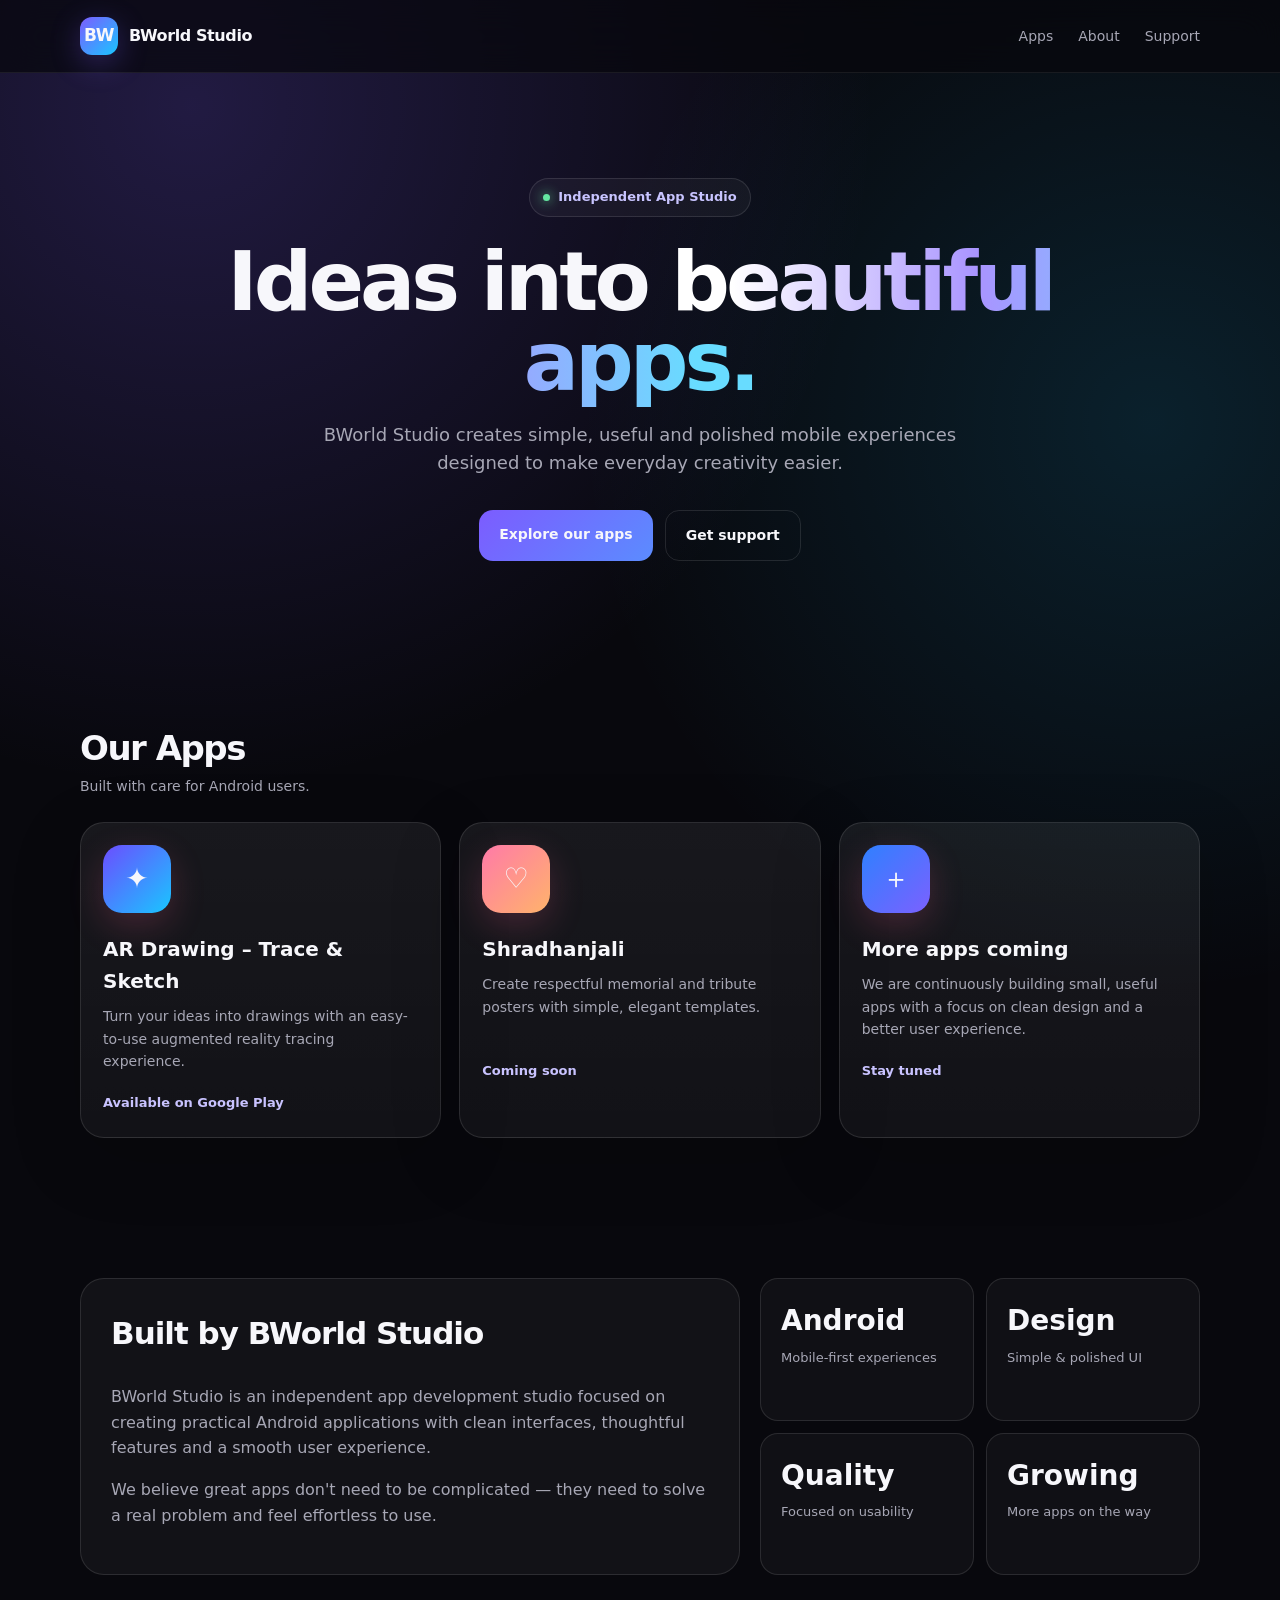
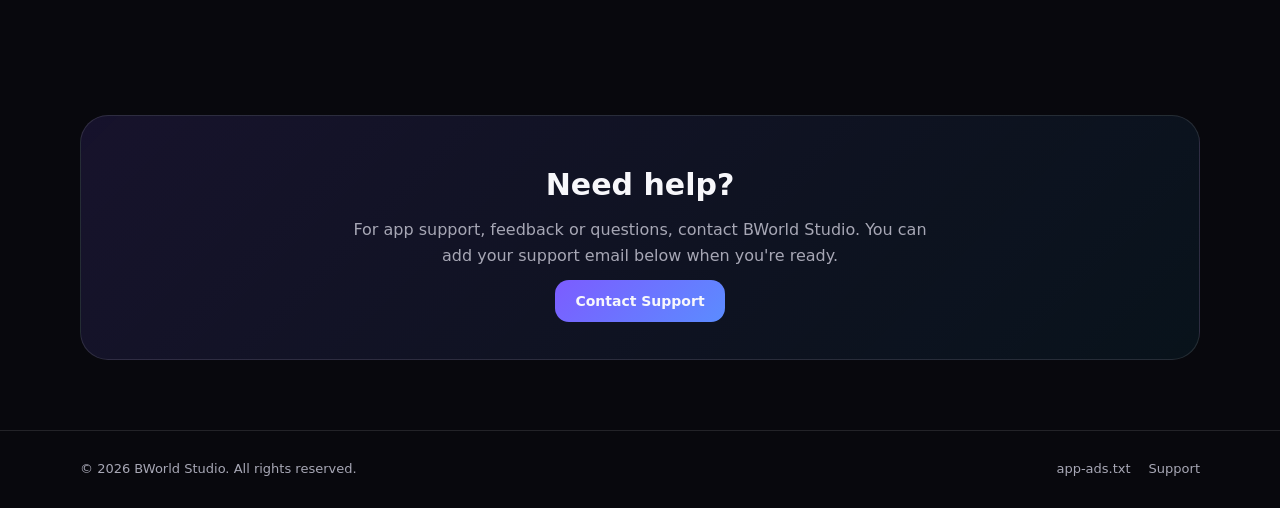
==== index.html @ 45c78016 "Add files via upload" ====
<!DOCTYPE html>
<html lang="en">
<head>
  <meta charset="UTF-8">
  <meta name="viewport" content="width=device-width, initial-scale=1.0">
  <meta name="description" content="BWorld Studio — creative, useful and beautifully designed mobile apps.">
  <meta name="theme-color" content="#0b0b12">
  <title>BWorld Studio — Creative Apps</title>
  <style>
    :root{
      --bg:#08080d;
      --panel:rgba(255,255,255,.065);
      --panel2:rgba(255,255,255,.045);
      --text:#f7f7fb;
      --muted:#a7a7b5;
      --line:rgba(255,255,255,.11);
      --accent:#7c5cff;
      --accent2:#19c6ff;
      --radius:24px;
      --max:1120px;
    }
    *{box-sizing:border-box}
    html{scroll-behavior:smooth}
    body{
      margin:0;
      color:var(--text);
      background:
        radial-gradient(circle at 15% 5%, rgba(124,92,255,.22), transparent 30%),
        radial-gradient(circle at 90% 20%, rgba(25,198,255,.13), transparent 28%),
        var(--bg);
      font-family:Inter,ui-sans-serif,system-ui,-apple-system,BlinkMacSystemFont,"Segoe UI",sans-serif;
      line-height:1.6;
    }
    a{color:inherit;text-decoration:none}
    .wrap{width:min(var(--max),calc(100% - 40px));margin:auto}
    nav{
      position:sticky;top:0;z-index:10;
      backdrop-filter:blur(18px);
      background:rgba(8,8,13,.72);
      border-bottom:1px solid rgba(255,255,255,.07);
    }
    .navin{height:72px;display:flex;align-items:center;justify-content:space-between}
    .brand{display:flex;align-items:center;gap:11px;font-weight:800;letter-spacing:-.4px}
    .logo{
      width:38px;height:38px;border-radius:12px;
      display:grid;place-items:center;
      background:linear-gradient(135deg,var(--accent),var(--accent2));
      box-shadow:0 8px 30px rgba(124,92,255,.3);
      font-size:17px;
    }
    .links{display:flex;gap:25px;color:var(--muted);font-size:14px}
    .links a:hover{color:var(--text)}
    .hero{padding:105px 0 90px;text-align:center}
    .eyebrow{
      display:inline-flex;align-items:center;gap:8px;
      padding:8px 13px;border:1px solid var(--line);border-radius:999px;
      background:rgba(255,255,255,.04);color:#c8c4ff;font-size:13px;font-weight:700
    }
    .dot{width:7px;height:7px;border-radius:50%;background:#65e6a1;box-shadow:0 0 12px #65e6a1}
    h1{
      margin:25px auto 18px;max-width:850px;
      font-size:clamp(44px,8vw,82px);line-height:.98;letter-spacing:-4px
    }
    .gradient{
      background:linear-gradient(90deg,#fff 10%,#a994ff 50%,#68dcff 90%);
      -webkit-background-clip:text;background-clip:text;color:transparent
    }
    .hero p{max-width:670px;margin:0 auto;color:var(--muted);font-size:18px}
    .cta{display:flex;justify-content:center;gap:12px;flex-wrap:wrap;margin-top:32px}
    .btn{
      padding:13px 20px;border-radius:14px;border:1px solid var(--line);
      font-weight:750;font-size:14px;transition:.2s
    }
    .btn.primary{background:linear-gradient(135deg,var(--accent),#5b8cff);border:0}
    .btn:hover{transform:translateY(-2px)}
    section{padding:70px 0}
    .sectionhead{display:flex;align-items:end;justify-content:space-between;gap:20px;margin-bottom:25px}
    .sectionhead h2{margin:0;font-size:34px;letter-spacing:-1.5px}
    .sectionhead p{margin:0;color:var(--muted);font-size:14px}
    .grid{display:grid;grid-template-columns:repeat(3,1fr);gap:18px}
    .card{
      padding:22px;border:1px solid var(--line);border-radius:var(--radius);
      background:linear-gradient(180deg,var(--panel),var(--panel2));
      box-shadow:0 20px 70px rgba(0,0,0,.18)
    }
    .appicon{
      width:68px;height:68px;border-radius:19px;display:grid;place-items:center;
      font-size:28px;margin-bottom:20px;
      background:linear-gradient(135deg,#ff7aa8,#ffb36b);
      box-shadow:0 12px 35px rgba(255,100,150,.2)
    }
    .appicon.purple{background:linear-gradient(135deg,#6c4dff,#19c6ff)}
    .appicon.blue{background:linear-gradient(135deg,#2f80ff,#7b61ff)}
    .card h3{margin:0 0 8px;font-size:20px}
    .card p{margin:0;color:var(--muted);font-size:14px;min-height:68px}
    .card .mini{display:inline-block;margin-top:20px;color:#c9c3ff;font-size:13px;font-weight:700}
    .about{
      display:grid;grid-template-columns:1.2fr .8fr;gap:20px
    }
    .aboutbox{
      padding:30px;border:1px solid var(--line);border-radius:var(--radius);
      background:rgba(255,255,255,.045)
    }
    .aboutbox h2{margin-top:0;font-size:31px;letter-spacing:-1px}
    .aboutbox p{color:var(--muted)}
    .stats{display:grid;grid-template-columns:1fr 1fr;gap:12px}
    .stat{padding:20px;border:1px solid var(--line);border-radius:18px;background:rgba(255,255,255,.035)}
    .stat strong{display:block;font-size:28px}
    .stat span{color:var(--muted);font-size:13px}
    .support{
      text-align:center;padding:45px;border:1px solid var(--line);border-radius:28px;
      background:linear-gradient(135deg,rgba(124,92,255,.13),rgba(25,198,255,.06))
    }
    .support h2{margin:0 0 8px;font-size:30px}
    .support p{color:var(--muted);margin:0 auto 20px;max-width:600px}
    footer{border-top:1px solid var(--line);padding:28px 0;color:var(--muted);font-size:13px}
    .foot{display:flex;justify-content:space-between;gap:20px;flex-wrap:wrap}
    .footlinks{display:flex;gap:18px}
    .footlinks a:hover{color:var(--text)}
    @media(max-width:800px){
      .links{display:none}
      .grid,.about{grid-template-columns:1fr}
      .hero{padding:78px 0 60px}
      h1{letter-spacing:-2.5px}
      section{padding:52px 0}
    }
    @media(max-width:520px){
      .wrap{width:min(var(--max),calc(100% - 28px))}
      .hero p{font-size:16px}
      .sectionhead{display:block}
      .sectionhead p{margin-top:7px}
    }
  </style>
</head>
<body>
  <nav>
    <div class="wrap navin">
      <a class="brand" href="#">
        <span class="logo">BW</span>
        <span>BWorld Studio</span>
      </a>
      <div class="links">
        <a href="#apps">Apps</a>
        <a href="#about">About</a>
        <a href="#support">Support</a>
      </div>
    </div>
  </nav>

  <main>
    <header class="hero wrap">
      <span class="eyebrow"><span class="dot"></span> Independent App Studio</span>
      <h1>Ideas into <span class="gradient">beautiful apps.</span></h1>
      <p>
        BWorld Studio creates simple, useful and polished mobile experiences
        designed to make everyday creativity easier.
      </p>
      <div class="cta">
        <a class="btn primary" href="#apps">Explore our apps</a>
        <a class="btn" href="#support">Get support</a>
      </div>
    </header>

    <section id="apps" class="wrap">
      <div class="sectionhead">
        <div>
          <h2>Our Apps</h2>
          <p>Built with care for Android users.</p>
        </div>
      </div>

      <div class="grid">
        <article class="card">
          <div class="appicon purple">✦</div>
          <h3>AR Drawing – Trace & Sketch</h3>
          <p>Turn your ideas into drawings with an easy-to-use augmented reality tracing experience.</p>
          <span class="mini">Available on Google Play</span>
        </article>

        <article class="card">
          <div class="appicon">♡</div>
          <h3>Shradhanjali</h3>
          <p>Create respectful memorial and tribute posters with simple, elegant templates.</p>
          <span class="mini">Coming soon</span>
        </article>

        <article class="card">
          <div class="appicon blue">＋</div>
          <h3>More apps coming</h3>
          <p>We are continuously building small, useful apps with a focus on clean design and a better user experience.</p>
          <span class="mini">Stay tuned</span>
        </article>
      </div>
    </section>

    <section id="about" class="wrap">
      <div class="about">
        <div class="aboutbox">
          <h2>Built by BWorld Studio</h2>
          <p>
            BWorld Studio is an independent app development studio focused on
            creating practical Android applications with clean interfaces,
            thoughtful features and a smooth user experience.
          </p>
          <p>
            We believe great apps don't need to be complicated — they need to
            solve a real problem and feel effortless to use.
          </p>
        </div>
        <div class="stats">
          <div class="stat"><strong>Android</strong><span>Mobile-first experiences</span></div>
          <div class="stat"><strong>Design</strong><span>Simple & polished UI</span></div>
          <div class="stat"><strong>Quality</strong><span>Focused on usability</span></div>
          <div class="stat"><strong>Growing</strong><span>More apps on the way</span></div>
        </div>
      </div>
    </section>

    <section id="support" class="wrap">
      <div class="support">
        <h2>Need help?</h2>
        <p>
          For app support, feedback or questions, contact BWorld Studio.
          You can add your support email below when you're ready.
        </p>
        <a class="btn primary" href="mailto:YOUR_SUPPORT_EMAIL@example.com">Contact Support</a>
      </div>
    </section>
  </main>

  <footer>
    <div class="wrap foot">
      <span>© 2026 BWorld Studio. All rights reserved.</span>
      <div class="footlinks">
        <a href="app-ads.txt">app-ads.txt</a>
        <a href="#support">Support</a>
      </div>
    </div>
  </footer>
</body>
</html>
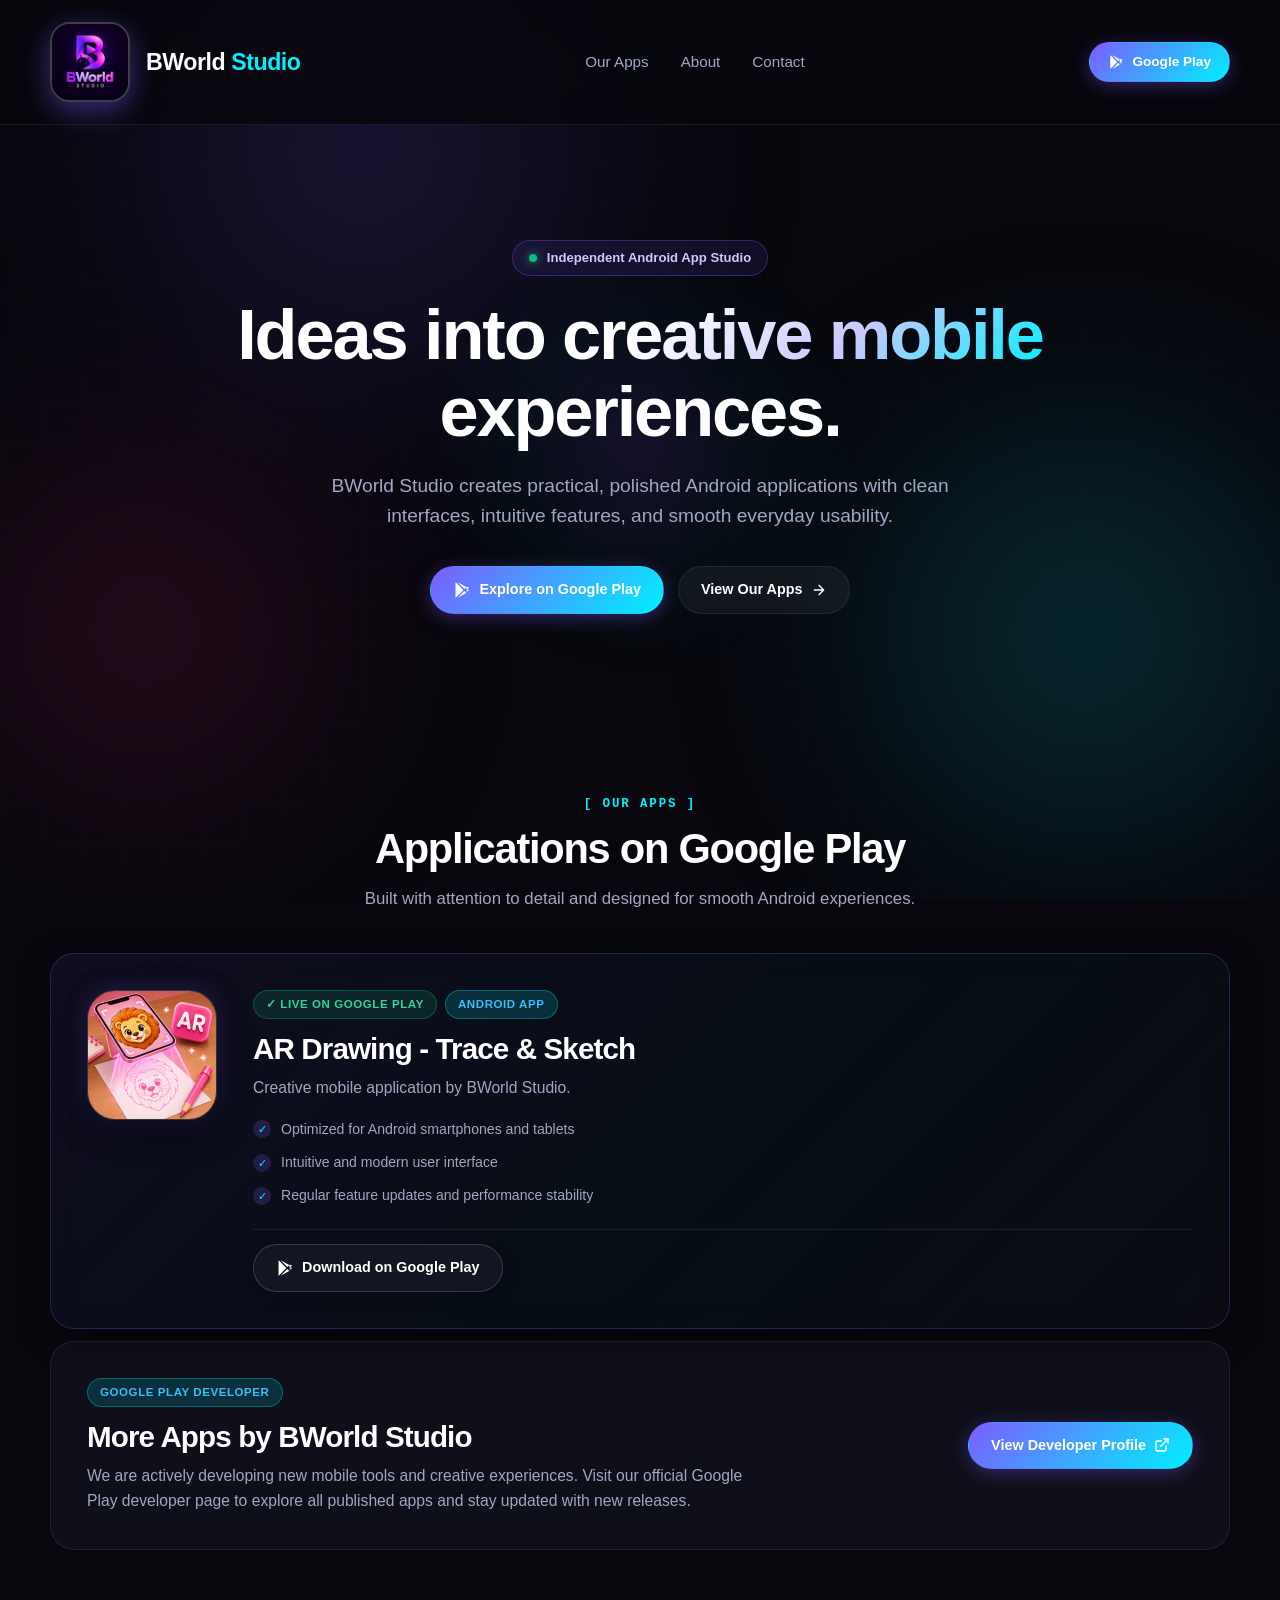
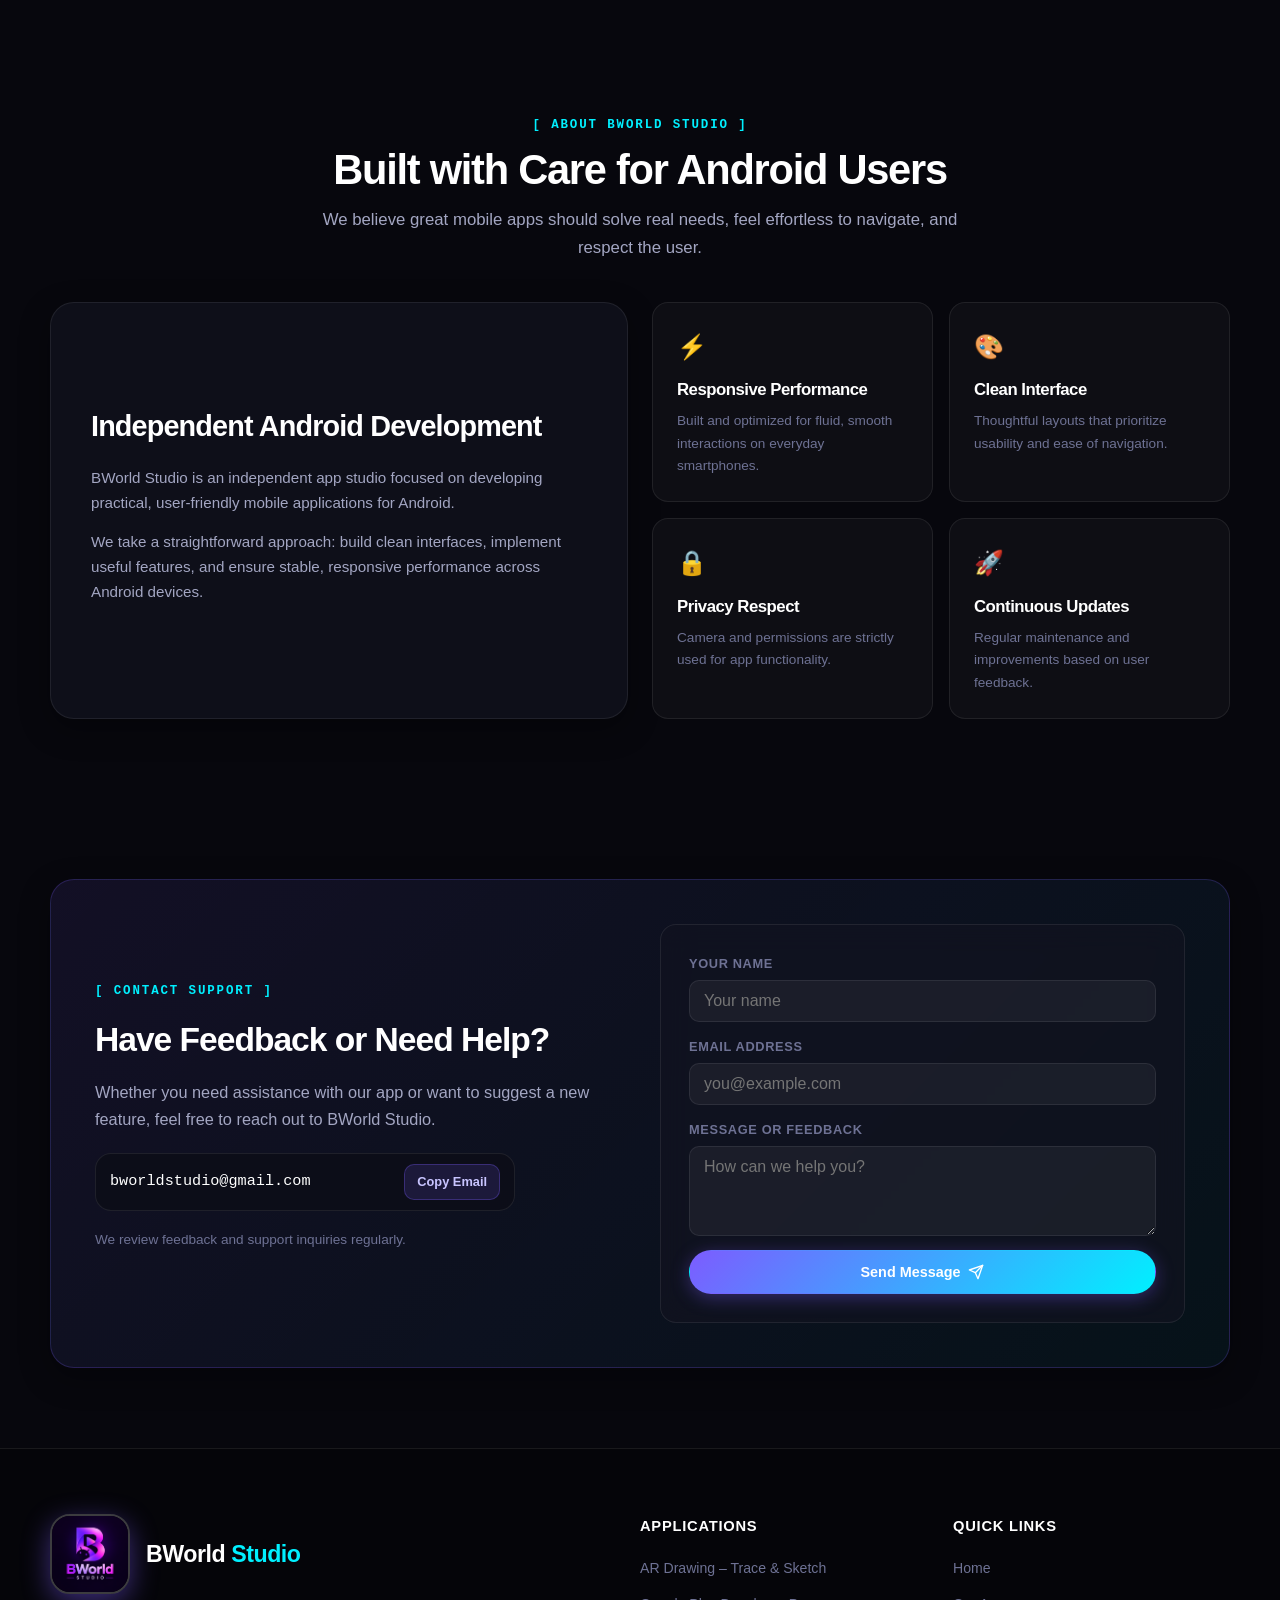
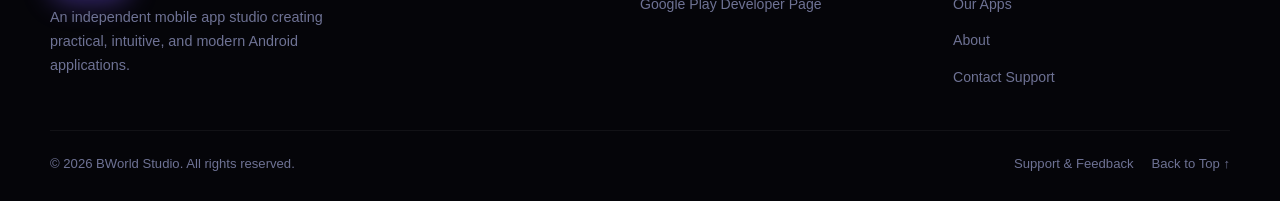
==== commit 949389a0: "Launch modern BWorld Studio site with security hardening and real app sync" ====
--- a/index.html
+++ b/index.html
@@ -2,240 +2,332 @@
 <html lang="en">
 <head>
   <meta charset="UTF-8">
-  <meta name="viewport" content="width=device-width, initial-scale=1.0">
-  <meta name="description" content="BWorld Studio — creative, useful and beautifully designed mobile apps.">
-  <meta name="theme-color" content="#0b0b12">
-  <title>BWorld Studio — Creative Apps</title>
-  <style>
-    :root{
-      --bg:#08080d;
-      --panel:rgba(255,255,255,.065);
-      --panel2:rgba(255,255,255,.045);
-      --text:#f7f7fb;
-      --muted:#a7a7b5;
-      --line:rgba(255,255,255,.11);
-      --accent:#7c5cff;
-      --accent2:#19c6ff;
-      --radius:24px;
-      --max:1120px;
-    }
-    *{box-sizing:border-box}
-    html{scroll-behavior:smooth}
-    body{
-      margin:0;
-      color:var(--text);
-      background:
-        radial-gradient(circle at 15% 5%, rgba(124,92,255,.22), transparent 30%),
-        radial-gradient(circle at 90% 20%, rgba(25,198,255,.13), transparent 28%),
-        var(--bg);
-      font-family:Inter,ui-sans-serif,system-ui,-apple-system,BlinkMacSystemFont,"Segoe UI",sans-serif;
-      line-height:1.6;
-    }
-    a{color:inherit;text-decoration:none}
-    .wrap{width:min(var(--max),calc(100% - 40px));margin:auto}
-    nav{
-      position:sticky;top:0;z-index:10;
-      backdrop-filter:blur(18px);
-      background:rgba(8,8,13,.72);
-      border-bottom:1px solid rgba(255,255,255,.07);
-    }
-    .navin{height:72px;display:flex;align-items:center;justify-content:space-between}
-    .brand{display:flex;align-items:center;gap:11px;font-weight:800;letter-spacing:-.4px}
-    .logo{
-      width:38px;height:38px;border-radius:12px;
-      display:grid;place-items:center;
-      background:linear-gradient(135deg,var(--accent),var(--accent2));
-      box-shadow:0 8px 30px rgba(124,92,255,.3);
-      font-size:17px;
-    }
-    .links{display:flex;gap:25px;color:var(--muted);font-size:14px}
-    .links a:hover{color:var(--text)}
-    .hero{padding:105px 0 90px;text-align:center}
-    .eyebrow{
-      display:inline-flex;align-items:center;gap:8px;
-      padding:8px 13px;border:1px solid var(--line);border-radius:999px;
-      background:rgba(255,255,255,.04);color:#c8c4ff;font-size:13px;font-weight:700
-    }
-    .dot{width:7px;height:7px;border-radius:50%;background:#65e6a1;box-shadow:0 0 12px #65e6a1}
-    h1{
-      margin:25px auto 18px;max-width:850px;
-      font-size:clamp(44px,8vw,82px);line-height:.98;letter-spacing:-4px
-    }
-    .gradient{
-      background:linear-gradient(90deg,#fff 10%,#a994ff 50%,#68dcff 90%);
-      -webkit-background-clip:text;background-clip:text;color:transparent
-    }
-    .hero p{max-width:670px;margin:0 auto;color:var(--muted);font-size:18px}
-    .cta{display:flex;justify-content:center;gap:12px;flex-wrap:wrap;margin-top:32px}
-    .btn{
-      padding:13px 20px;border-radius:14px;border:1px solid var(--line);
-      font-weight:750;font-size:14px;transition:.2s
-    }
-    .btn.primary{background:linear-gradient(135deg,var(--accent),#5b8cff);border:0}
-    .btn:hover{transform:translateY(-2px)}
-    section{padding:70px 0}
-    .sectionhead{display:flex;align-items:end;justify-content:space-between;gap:20px;margin-bottom:25px}
-    .sectionhead h2{margin:0;font-size:34px;letter-spacing:-1.5px}
-    .sectionhead p{margin:0;color:var(--muted);font-size:14px}
-    .grid{display:grid;grid-template-columns:repeat(3,1fr);gap:18px}
-    .card{
-      padding:22px;border:1px solid var(--line);border-radius:var(--radius);
-      background:linear-gradient(180deg,var(--panel),var(--panel2));
-      box-shadow:0 20px 70px rgba(0,0,0,.18)
-    }
-    .appicon{
-      width:68px;height:68px;border-radius:19px;display:grid;place-items:center;
-      font-size:28px;margin-bottom:20px;
-      background:linear-gradient(135deg,#ff7aa8,#ffb36b);
-      box-shadow:0 12px 35px rgba(255,100,150,.2)
-    }
-    .appicon.purple{background:linear-gradient(135deg,#6c4dff,#19c6ff)}
-    .appicon.blue{background:linear-gradient(135deg,#2f80ff,#7b61ff)}
-    .card h3{margin:0 0 8px;font-size:20px}
-    .card p{margin:0;color:var(--muted);font-size:14px;min-height:68px}
-    .card .mini{display:inline-block;margin-top:20px;color:#c9c3ff;font-size:13px;font-weight:700}
-    .about{
-      display:grid;grid-template-columns:1.2fr .8fr;gap:20px
-    }
-    .aboutbox{
-      padding:30px;border:1px solid var(--line);border-radius:var(--radius);
-      background:rgba(255,255,255,.045)
-    }
-    .aboutbox h2{margin-top:0;font-size:31px;letter-spacing:-1px}
-    .aboutbox p{color:var(--muted)}
-    .stats{display:grid;grid-template-columns:1fr 1fr;gap:12px}
-    .stat{padding:20px;border:1px solid var(--line);border-radius:18px;background:rgba(255,255,255,.035)}
-    .stat strong{display:block;font-size:28px}
-    .stat span{color:var(--muted);font-size:13px}
-    .support{
-      text-align:center;padding:45px;border:1px solid var(--line);border-radius:28px;
-      background:linear-gradient(135deg,rgba(124,92,255,.13),rgba(25,198,255,.06))
-    }
-    .support h2{margin:0 0 8px;font-size:30px}
-    .support p{color:var(--muted);margin:0 auto 20px;max-width:600px}
-    footer{border-top:1px solid var(--line);padding:28px 0;color:var(--muted);font-size:13px}
-    .foot{display:flex;justify-content:space-between;gap:20px;flex-wrap:wrap}
-    .footlinks{display:flex;gap:18px}
-    .footlinks a:hover{color:var(--text)}
-    @media(max-width:800px){
-      .links{display:none}
-      .grid,.about{grid-template-columns:1fr}
-      .hero{padding:78px 0 60px}
-      h1{letter-spacing:-2.5px}
-      section{padding:52px 0}
-    }
-    @media(max-width:520px){
-      .wrap{width:min(var(--max),calc(100% - 28px))}
-      .hero p{font-size:16px}
-      .sectionhead{display:block}
-      .sectionhead p{margin-top:7px}
-    }
-  </style>
+  <meta name="viewport" content="width=device-width, initial-scale=1.0, maximum-scale=5.0">
+  <meta name="description" content="BWorld Studio — Independent Android app studio creating intuitive, creative mobile applications including AR Drawing: Trace & Sketch.">
+  <meta name="keywords" content="BWorld Studio, AR Drawing, Trace & Sketch, Android Apps, Mobile App Studio, Google Play">
+  <meta name="author" content="BWorld Studio">
+  <meta name="theme-color" content="#07070d">
+
+  <!-- Open Graph / Social Meta Tags -->
+  <meta property="og:type" content="website">
+  <meta property="og:title" content="BWorld Studio — Creative Android Apps">
+  <meta property="og:description" content="Explore creative and practical Android applications built by BWorld Studio. Download AR Drawing: Trace & Sketch on Google Play.">
+  <meta property="og:image" content="assets/images/logo.png">
+  <meta property="og:url" content="https://bworldstudio.github.io/">
+
+  <title>BWorld Studio — Creative Android Apps</title>
+
+  <!-- Favicon using official logo.png -->
+  <link rel="icon" type="image/png" href="assets/images/logo.png">
+  <link rel="apple-touch-icon" href="assets/images/logo.png">
+
+  <!-- Security & Privacy Policies -->
+  <meta name="referrer" content="strict-origin-when-cross-origin">
+  <meta http-equiv="X-Content-Type-Options" content="nosniff">
+  <meta http-equiv="Content-Security-Policy" content="default-src 'self'; script-src 'self'; style-src 'self' 'unsafe-inline' https://fonts.googleapis.com; font-src 'self' https://fonts.gstatic.com; img-src 'self' data: https://play-lh.googleusercontent.com; connect-src 'self'; object-src 'none'; base-uri 'self';">
+
+  <!-- Stylesheet -->
+  <link rel="stylesheet" href="assets/css/style.css">
 </head>
 <body>
-  <nav>
-    <div class="wrap navin">
-      <a class="brand" href="#">
-        <span class="logo">BW</span>
-        <span>BWorld Studio</span>
-      </a>
-      <div class="links">
-        <a href="#apps">Apps</a>
-        <a href="#about">About</a>
-        <a href="#support">Support</a>
-      </div>
-    </div>
-  </nav>
+
+  <!-- Ambient Background Atmosphere -->
+  <div class="ambient-bg" aria-hidden="true">
+    <div class="ambient-orb orb-1"></div>
+    <div class="ambient-orb orb-2"></div>
+    <div class="ambient-orb orb-3"></div>
+  </div>
+
+  <!-- Mouse Spotlight Glow (Desktop Only) -->
+  <div id="cursor-spotlight" aria-hidden="true"></div>
+
+  <!-- Full-Width Header Navigation -->
+  <header class="site-header">
+    <nav class="navbar" aria-label="Main Navigation">
+      <div class="nav-container">
+        <a href="#" class="brand" aria-label="BWorld Studio Home">
+          <img src="assets/images/logo.png" alt="BWorld Studio Logo" class="brand-logo-img" width="80" height="80">
+          <span class="brand-name">BWorld <span>Studio</span></span>
+        </a>
+
+        <ul class="nav-links" id="nav-links-menu">
+          <li><a href="#apps" class="nav-link">Our Apps</a></li>
+          <li><a href="#about" class="nav-link">About</a></li>
+          <li><a href="#support" class="nav-link">Contact</a></li>
+        </ul>
+
+        <div class="nav-actions">
+          <a href="https://play.google.com/store/apps/developer?id=BWorld+Studio" target="_blank" rel="noopener noreferrer" class="btn btn-primary btn-sm">
+            <svg width="16" height="16" viewBox="0 0 24 24" fill="currentColor" aria-hidden="true">
+              <path d="M3.609 1.814L13.792 12 3.61 22.186a2.433 2.433 0 0 1-.22-.988V2.802c0-.36.08-.698.22-.988zM15.207 13.414l2.455 2.456-11.45 6.611 8.995-9.067zm0-2.828L6.212 1.519l11.45 6.611-2.455 2.456zm1.414 1.414l3.535-2.041c1.125-.65 1.125-1.71 0-2.36L16.621 8.57l1.793 1.793a2.3 2.3 0 0 1 0 3.254l-1.793 1.793 3.535-2.041c1.125-.65 1.125-1.71 0-2.36z"/>
+            </svg>
+            Google Play
+          </a>
+          <button class="mobile-toggle" aria-label="Toggle navigation menu" aria-controls="nav-links-menu" aria-expanded="false">
+            <span></span>
+            <span></span>
+            <span></span>
+          </button>
+        </div>
+      </div>
+    </nav>
+  </header>
 
   <main>
-    <header class="hero wrap">
-      <span class="eyebrow"><span class="dot"></span> Independent App Studio</span>
-      <h1>Ideas into <span class="gradient">beautiful apps.</span></h1>
-      <p>
-        BWorld Studio creates simple, useful and polished mobile experiences
-        designed to make everyday creativity easier.
+    <!-- Hero Section -->
+    <section class="hero container" id="hero">
+      <div class="status-pill">
+        <span class="status-pulse"></span>
+        <span>Independent Android App Studio</span>
+      </div>
+
+      <h1 class="hero-title">
+        Ideas into <span class="gradient-text">creative mobile</span> experiences.
+      </h1>
+
+      <p class="hero-desc">
+        BWorld Studio creates practical, polished Android applications with clean interfaces, intuitive features, and smooth everyday usability.
       </p>
-      <div class="cta">
-        <a class="btn primary" href="#apps">Explore our apps</a>
-        <a class="btn" href="#support">Get support</a>
-      </div>
-    </header>
-
-    <section id="apps" class="wrap">
-      <div class="sectionhead">
-        <div>
-          <h2>Our Apps</h2>
-          <p>Built with care for Android users.</p>
-        </div>
-      </div>
-
-      <div class="grid">
-        <article class="card">
-          <div class="appicon purple">✦</div>
-          <h3>AR Drawing – Trace & Sketch</h3>
-          <p>Turn your ideas into drawings with an easy-to-use augmented reality tracing experience.</p>
-          <span class="mini">Available on Google Play</span>
+
+      <div class="hero-cta-group">
+        <a href="https://play.google.com/store/apps/developer?id=BWorld+Studio" target="_blank" rel="noopener noreferrer" class="btn btn-primary">
+          <svg width="18" height="18" viewBox="0 0 24 24" fill="currentColor"><path d="M3.609 1.814L13.792 12 3.61 22.186a2.433 2.433 0 0 1-.22-.988V2.802c0-.36.08-.698.22-.988zM15.207 13.414l2.455 2.456-11.45 6.611 8.995-9.067zm0-2.828L6.212 1.519l11.45 6.611-2.455 2.456zm1.414 1.414l3.535-2.041c1.125-.65 1.125-1.71 0-2.36L16.621 8.57l1.793 1.793a2.3 2.3 0 0 1 0 3.254l-1.793 1.793 3.535-2.041c1.125-.65 1.125-1.71 0-2.36z"/></svg>
+          <span>Explore on Google Play</span>
+        </a>
+        <a href="#apps" class="btn btn-secondary">
+          <span>View Our Apps</span>
+          <svg width="16" height="16" viewBox="0 0 24 24" fill="none" stroke="currentColor" stroke-width="2" stroke-linecap="round" stroke-linejoin="round" aria-hidden="true"><path d="M5 12h14M12 5l7 7-7 7"/></svg>
+        </a>
+      </div>
+    </section>
+
+    <!-- Apps Section -->
+    <section class="section-wrapper container" id="apps">
+      <div class="section-head">
+        <span class="section-tag">[ Our Apps ]</span>
+        <h2 class="section-title">Applications on Google Play</h2>
+        <p class="section-subtitle">
+          Built with attention to detail and designed for smooth Android experiences.
+        </p>
+      </div>
+
+      <!-- Dynamic App Container (Automatically Populated from data/apps.json) -->
+      <div id="apps-container" class="apps-grid">
+        <!-- Pre-rendered Real App Card for Instant Paint & SEO -->
+        <article class="app-card flagship">
+          <div class="app-card-media">
+            <img 
+              src="assets/images/com_ardrawing_trace_sketch_icon.png" 
+              alt="AR Drawing - Trace & Sketch Official Icon" 
+              class="app-real-icon" 
+              width="130" 
+              height="130" 
+              loading="eager"
+            />
+          </div>
+
+          <div class="app-card-content">
+            <div class="card-top">
+              <div class="card-badges">
+                <span class="badge-pill badge-live">✓ Live on Google Play</span>
+                <span class="badge-pill badge-upcoming">Art & Design</span>
+              </div>
+            </div>
+
+            <h3 class="card-title">AR Drawing - Trace & Sketch</h3>
+            <p class="card-tagline">
+              Draw with AR! Trace any image, sketch easily, and improve your drawing skills.
+            </p>
+
+            <ul class="card-features">
+              <li>
+                <span class="feature-check">✓</span>
+                <span>Camera overlay projection onto paper for effortless tracing</span>
+              </li>
+              <li>
+                <span class="feature-check">✓</span>
+                <span>Diverse sketch template categories to practice drawing</span>
+              </li>
+              <li>
+                <span class="feature-check">✓</span>
+                <span>Adjustable outline transparency to suit your drawing setup</span>
+              </li>
+              <li>
+                <span class="feature-check">✓</span>
+                <span>Built-in flashlight support for clear drawing in dim settings</span>
+              </li>
+            </ul>
+
+            <div class="card-footer">
+              <a href="https://play.google.com/store/apps/details?id=com.ardrawing.trace.sketch" target="_blank" rel="noopener noreferrer" class="btn btn-play">
+                <svg viewBox="0 0 24 24" fill="currentColor" width="18" height="18"><path d="M3.609 1.814L13.792 12 3.61 22.186a2.433 2.433 0 0 1-.22-.988V2.802c0-.36.08-.698.22-.988zM15.207 13.414l2.455 2.456-11.45 6.611 8.995-9.067zm0-2.828L6.212 1.519l11.45 6.611-2.455 2.456zm1.414 1.414l3.535-2.041c1.125-.65 1.125-1.71 0-2.36L16.621 8.57l1.793 1.793a2.3 2.3 0 0 1 0 3.254l-1.793 1.793 3.535-2.041c1.125-.65 1.125-1.71 0-2.36z"/></svg>
+                <span>Download on Google Play</span>
+              </a>
+            </div>
+          </div>
         </article>
-
-        <article class="card">
-          <div class="appicon">♡</div>
-          <h3>Shradhanjali</h3>
-          <p>Create respectful memorial and tribute posters with simple, elegant templates.</p>
-          <span class="mini">Coming soon</span>
-        </article>
-
-        <article class="card">
-          <div class="appicon blue">＋</div>
-          <h3>More apps coming</h3>
-          <p>We are continuously building small, useful apps with a focus on clean design and a better user experience.</p>
-          <span class="mini">Stay tuned</span>
-        </article>
-      </div>
+      </div>
+
+      <!-- Developer Catalog Card -->
+      <article class="developer-catalog-card">
+        <div style="max-width: 680px;">
+          <div class="card-badges" style="margin-bottom: 12px;">
+            <span class="badge-pill badge-upcoming">Google Play Developer</span>
+          </div>
+          <h3 class="card-title">More Apps by BWorld Studio</h3>
+          <p class="card-tagline" style="margin-bottom: 0;">
+            We are actively developing new mobile tools and creative experiences. Visit our official Google Play developer page to explore all published apps and stay updated with new releases.
+          </p>
+        </div>
+        <a href="https://play.google.com/store/apps/developer?id=BWorld+Studio" target="_blank" rel="noopener noreferrer" class="btn btn-primary" style="flex-shrink: 0;">
+          <span>View Developer Profile</span>
+          <svg width="16" height="16" viewBox="0 0 24 24" fill="none" stroke="currentColor" stroke-width="2" stroke-linecap="round" stroke-linejoin="round"><path d="M18 13v6a2 2 0 0 1-2 2H5a2 2 0 0 1-2-2V8a2 2 0 0 1 2-2h6"></path><polyline points="15 3 21 3 21 9"></polyline><line x1="10" y1="14" x2="21" y2="3"></line></svg>
+        </a>
+      </article>
     </section>
 
-    <section id="about" class="wrap">
-      <div class="about">
-        <div class="aboutbox">
-          <h2>Built by BWorld Studio</h2>
+    <!-- Studio Philosophy Section -->
+    <section class="section-wrapper container" id="about">
+      <div class="section-head">
+        <span class="section-tag">[ About BWorld Studio ]</span>
+        <h2 class="section-title">Built with Care for Android Users</h2>
+        <p class="section-subtitle">
+          We believe great mobile apps should solve real needs, feel effortless to navigate, and respect the user.
+        </p>
+      </div>
+
+      <div class="studio-grid">
+        <div class="philosophy-box">
+          <h3>Independent Android Development</h3>
           <p>
-            BWorld Studio is an independent app development studio focused on
-            creating practical Android applications with clean interfaces,
-            thoughtful features and a smooth user experience.
+            BWorld Studio is an independent app studio focused on developing practical, user-friendly mobile applications for Android.
           </p>
           <p>
-            We believe great apps don't need to be complicated — they need to
-            solve a real problem and feel effortless to use.
-          </p>
-        </div>
-        <div class="stats">
-          <div class="stat"><strong>Android</strong><span>Mobile-first experiences</span></div>
-          <div class="stat"><strong>Design</strong><span>Simple & polished UI</span></div>
-          <div class="stat"><strong>Quality</strong><span>Focused on usability</span></div>
-          <div class="stat"><strong>Growing</strong><span>More apps on the way</span></div>
+            We take a straightforward approach: build clean interfaces, implement useful features, and ensure stable, responsive performance across Android devices.
+          </p>
+        </div>
+
+        <div class="values-grid">
+          <div class="value-card">
+            <div class="value-icon">⚡</div>
+            <h4>Responsive Performance</h4>
+            <p>Built and optimized for fluid, smooth interactions on everyday smartphones.</p>
+          </div>
+
+          <div class="value-card">
+            <div class="value-icon">🎨</div>
+            <h4>Clean Interface</h4>
+            <p>Thoughtful layouts that prioritize usability and ease of navigation.</p>
+          </div>
+
+          <div class="value-card">
+            <div class="value-icon">🔒</div>
+            <h4>Privacy Respect</h4>
+            <p>Camera and permissions are strictly used for app functionality.</p>
+          </div>
+
+          <div class="value-card">
+            <div class="value-icon">🚀</div>
+            <h4>Continuous Updates</h4>
+            <p>Regular maintenance and improvements based on user feedback.</p>
+          </div>
         </div>
       </div>
     </section>
 
-    <section id="support" class="wrap">
-      <div class="support">
-        <h2>Need help?</h2>
-        <p>
-          For app support, feedback or questions, contact BWorld Studio.
-          You can add your support email below when you're ready.
-        </p>
-        <a class="btn primary" href="mailto:YOUR_SUPPORT_EMAIL@example.com">Contact Support</a>
+    <!-- Support & Contact Section -->
+    <section class="section-wrapper container" id="support">
+      <div class="support-card">
+        <div class="support-info">
+          <span class="section-tag">[ Contact Support ]</span>
+          <h3>Have Feedback or Need Help?</h3>
+          <p>
+            Whether you need assistance with our app or want to suggest a new feature, feel free to reach out to BWorld Studio.
+          </p>
+
+          <div class="email-copy-box">
+            <span class="email-text">bworldstudio@gmail.com</span>
+            <button class="copy-btn" id="copy-email-btn" type="button">Copy Email</button>
+          </div>
+
+          <p style="font-size:0.85rem; color:var(--text-muted);">
+            We review feedback and support inquiries regularly.
+          </p>
+        </div>
+
+        <!-- Contact Form -->
+        <form class="support-form" id="support-contact-form" action="#">
+          <div class="form-group">
+            <label for="user-name">Your Name</label>
+            <input type="text" id="user-name" class="form-input" placeholder="Your name" required>
+          </div>
+
+          <div class="form-group">
+            <label for="user-email">Email Address</label>
+            <input type="email" id="user-email" class="form-input" placeholder="you@example.com" required>
+          </div>
+
+          <div class="form-group">
+            <label for="user-message">Message or Feedback</label>
+            <textarea id="user-message" class="form-textarea" placeholder="How can we help you?" required></textarea>
+          </div>
+
+          <button type="submit" class="btn btn-primary" style="width:100%;">
+            <span>Send Message</span>
+            <svg width="16" height="16" viewBox="0 0 24 24" fill="none" stroke="currentColor" stroke-width="2" stroke-linecap="round" stroke-linejoin="round" aria-hidden="true"><line x1="22" y1="2" x2="11" y2="13"></line><polygon points="22 2 15 22 11 13 2 9 22 2"></polygon></svg>
+          </button>
+        </form>
       </div>
     </section>
   </main>
 
-  <footer>
-    <div class="wrap foot">
-      <span>© 2026 BWorld Studio. All rights reserved.</span>
-      <div class="footlinks">
-        <a href="app-ads.txt">app-ads.txt</a>
-        <a href="#support">Support</a>
+  <!-- Footer -->
+  <footer class="footer">
+    <div class="container">
+      <div class="footer-top">
+        <div class="footer-brand">
+          <a href="#" class="brand">
+            <img src="assets/images/logo.png" alt="BWorld Studio" class="brand-logo-img" width="80" height="80">
+            <span class="brand-name">BWorld <span>Studio</span></span>
+          </a>
+          <p>
+            An independent mobile app studio creating practical, intuitive, and modern Android applications.
+          </p>
+        </div>
+
+        <div class="footer-col">
+          <h5>Applications</h5>
+          <ul class="footer-links">
+            <li><a href="https://play.google.com/store/apps/details?id=com.ardrawing.trace.sketch" target="_blank" rel="noopener noreferrer">AR Drawing – Trace & Sketch</a></li>
+            <li><a href="https://play.google.com/store/apps/developer?id=BWorld+Studio" target="_blank" rel="noopener noreferrer">Google Play Developer Page</a></li>
+          </ul>
+        </div>
+
+        <div class="footer-col">
+          <h5>Quick Links</h5>
+          <ul class="footer-links">
+            <li><a href="#hero">Home</a></li>
+            <li><a href="#apps">Our Apps</a></li>
+            <li><a href="#about">About</a></li>
+            <li><a href="#support">Contact Support</a></li>
+          </ul>
+        </div>
+      </div>
+
+      <div class="footer-bottom">
+        <div>© 2026 BWorld Studio. All rights reserved.</div>
+        <div class="footer-legal-links">
+          <a href="#support">Support & Feedback</a>
+          <a href="#">Back to Top ↑</a>
+        </div>
       </div>
     </div>
   </footer>
+
+  <!-- Toast Notification Container -->
+  <div class="toast-msg" role="status" aria-live="polite"></div>
+
+  <!-- Main JavaScript File -->
+  <script src="assets/js/main.js"></script>
 </body>
 </html>
--- a/assets/css/style.css
+++ b/assets/css/style.css
@@ -0,0 +1,1053 @@
+/* ===================================================================
+   BWorld Studio — Modern Fully-Responsive Design System
+   =================================================================== */
+
+@import url('https://fonts.googleapis.com/css2?family=Outfit:wght@400;500;600;700;800;900&family=Plus+Jakarta+Sans:wght@400;500;600;700&family=JetBrains+Mono:wght@400;500&display=swap');
+
+:root {
+  /* Color Tokens */
+  --bg-dark: #07070d;
+  --bg-elevated: #0e0f18;
+  --bg-glass: rgba(18, 19, 32, 0.7);
+  --bg-glass-hover: rgba(28, 30, 50, 0.85);
+  
+  --border-subtle: rgba(255, 255, 255, 0.08);
+  --border-glow: rgba(124, 92, 255, 0.35);
+
+  --accent-primary: #7c5cff;
+  --accent-secondary: #00f0ff;
+  --accent-emerald: #10b981;
+
+  --grad-brand: linear-gradient(135deg, #7c5cff 0%, #00f0ff 100%);
+  --grad-text: linear-gradient(135deg, #ffffff 20%, #c8c9ff 60%, #00f0ff 100%);
+  --grad-card: linear-gradient(180deg, rgba(255, 255, 255, 0.06) 0%, rgba(255, 255, 255, 0.015) 100%);
+
+  --text-primary: #ffffff;
+  --text-secondary: #a3a6c2;
+  --text-muted: #6e7294;
+
+  --font-heading: 'Outfit', -apple-system, BlinkMacSystemFont, sans-serif;
+  --font-body: 'Plus Jakarta Sans', -apple-system, BlinkMacSystemFont, sans-serif;
+  --font-mono: 'JetBrains Mono', monospace;
+
+  --radius-sm: 10px;
+  --radius-md: 16px;
+  --radius-lg: 24px;
+  --radius-pill: 9999px;
+
+  --shadow-subtle: 0 10px 30px rgba(0, 0, 0, 0.35);
+  --shadow-glow: 0 10px 40px rgba(124, 92, 255, 0.25);
+  --max-w: 1180px;
+}
+
+/* ================= Base & Resets ================= */
+*, *::before, *::after {
+  box-sizing: border-box;
+  margin: 0;
+  padding: 0;
+}
+
+html {
+  scroll-behavior: smooth;
+  scroll-padding-top: 120px;
+  width: 100%;
+  overflow-x: hidden;
+}
+
+body {
+  font-family: var(--font-body);
+  background-color: var(--bg-dark);
+  color: var(--text-primary);
+  line-height: 1.65;
+  width: 100%;
+  overflow-x: hidden;
+  position: relative;
+  -webkit-font-smoothing: antialiased;
+  -moz-osx-font-smoothing: grayscale;
+}
+
+/* Ambient Background Atmosphere */
+.ambient-bg {
+  position: fixed;
+  inset: 0;
+  pointer-events: none;
+  z-index: 0;
+  overflow: hidden;
+}
+
+.ambient-orb {
+  position: absolute;
+  border-radius: 50%;
+  filter: blur(120px);
+  opacity: 0.25;
+  animation: floatOrb 20s ease-in-out infinite alternate;
+}
+
+.ambient-orb.orb-1 {
+  width: min(600px, 80vw);
+  height: min(600px, 80vw);
+  top: -150px;
+  left: 5%;
+  background: radial-gradient(circle, #7c5cff, transparent 70%);
+}
+
+.ambient-orb.orb-2 {
+  width: min(550px, 75vw);
+  height: min(550px, 75vw);
+  top: 40%;
+  right: -80px;
+  background: radial-gradient(circle, #00f0ff, transparent 70%);
+  animation-duration: 25s;
+}
+
+.ambient-orb.orb-3 {
+  width: min(450px, 70vw);
+  height: min(450px, 70vw);
+  bottom: 5%;
+  left: -80px;
+  background: radial-gradient(circle, #ff2a85, transparent 70%);
+  animation-duration: 18s;
+}
+
+@keyframes floatOrb {
+  0% { transform: translate(0, 0) scale(1); }
+  50% { transform: translate(30px, 20px) scale(1.08); }
+  100% { transform: translate(-20px, 40px) scale(0.95); }
+}
+
+.ambient-bg::after {
+  content: '';
+  position: absolute;
+  inset: 0;
+  background-image: 
+    linear-gradient(rgba(255, 255, 255, 0.02) 1px, transparent 1px),
+    linear-gradient(90deg, rgba(255, 255, 255, 0.02) 1px, transparent 1px);
+  background-size: 40px 40px;
+  opacity: 0.35;
+}
+
+/* Cursor Spotlight (Desktop only) */
+#cursor-spotlight {
+  position: fixed;
+  width: 450px;
+  height: 450px;
+  border-radius: 50%;
+  background: radial-gradient(circle, rgba(124, 92, 255, 0.12) 0%, rgba(0, 240, 255, 0.03) 40%, transparent 70%);
+  pointer-events: none;
+  transform: translate(-50%, -50%);
+  z-index: 1;
+  transition: opacity 0.3s ease;
+  will-change: left, top;
+}
+
+/* Responsive Containers */
+.container {
+  width: min(var(--max-w), calc(100% - 40px));
+  margin-inline: auto;
+  position: relative;
+  z-index: 2;
+}
+
+/* Typography */
+h1, h2, h3, h4, .brand-text {
+  font-family: var(--font-heading);
+  font-weight: 800;
+  letter-spacing: -0.03em;
+  color: var(--text-primary);
+  word-break: break-word;
+}
+
+.gradient-text {
+  background: var(--grad-text);
+  -webkit-background-clip: text;
+  background-clip: text;
+  -webkit-text-fill-color: transparent;
+  display: inline-block;
+}
+
+p {
+  color: var(--text-secondary);
+}
+
+a {
+  color: inherit;
+  text-decoration: none;
+  transition: all 0.25s ease;
+}
+
+/* ================= Full-Width Site Header & Navigation ================= */
+.site-header {
+  position: sticky;
+  top: 0;
+  left: 0;
+  right: 0;
+  width: 100%;
+  z-index: 1000;
+  background: rgba(7, 7, 13, 0.82);
+  backdrop-filter: blur(20px);
+  -webkit-backdrop-filter: blur(20px);
+  border-bottom: 1px solid var(--border-subtle);
+  transition: background 0.3s ease, border-color 0.3s ease, box-shadow 0.3s ease;
+}
+
+.site-header.scrolled {
+  background: rgba(7, 7, 13, 0.96);
+  border-bottom-color: rgba(124, 92, 255, 0.22);
+  box-shadow: 0 10px 30px rgba(0, 0, 0, 0.55);
+}
+
+.navbar {
+  width: 100%;
+}
+
+.nav-container {
+  width: min(var(--max-w), calc(100% - 48px));
+  margin-inline: auto;
+  display: flex;
+  align-items: center;
+  justify-content: space-between;
+  padding: 22px 0;
+  min-height: 112px;
+}
+
+/* Brand Logo and Title */
+.brand {
+  display: flex;
+  align-items: center;
+  gap: 16px;
+  text-decoration: none;
+}
+
+.brand-logo-img {
+  width: 80px;
+  height: 80px;
+  border-radius: 20px;
+  object-fit: cover;
+  box-shadow: 0 8px 28px rgba(124, 92, 255, 0.45);
+  border: 2px solid rgba(255, 255, 255, 0.22);
+  transition: transform 0.3s cubic-bezier(0.34, 1.56, 0.64, 1);
+  flex-shrink: 0;
+}
+
+.brand:hover .brand-logo-img {
+  transform: scale(1.05);
+}
+
+.brand-name {
+  font-family: var(--font-heading);
+  font-size: 1.45rem;
+  font-weight: 800;
+  letter-spacing: -0.02em;
+  color: #fff;
+  white-space: nowrap;
+}
+
+.brand-name span {
+  color: var(--accent-secondary);
+}
+
+.nav-links {
+  display: flex;
+  align-items: center;
+  gap: 32px;
+  list-style: none;
+}
+
+.nav-link {
+  font-size: 0.95rem;
+  font-weight: 500;
+  color: var(--text-secondary);
+  position: relative;
+  padding-block: 6px;
+}
+
+.nav-link::after {
+  content: '';
+  position: absolute;
+  bottom: 0;
+  left: 50%;
+  width: 0;
+  height: 2px;
+  background: var(--grad-brand);
+  transition: width 0.3s ease, left 0.3s ease;
+  border-radius: 2px;
+}
+
+.nav-link:hover {
+  color: var(--text-primary);
+}
+
+.nav-link:hover::after {
+  width: 100%;
+  left: 0;
+}
+
+.nav-actions {
+  display: flex;
+  align-items: center;
+  gap: 12px;
+}
+
+/* Mobile Drawer Toggle */
+.mobile-toggle {
+  display: none;
+  background: none;
+  border: none;
+  cursor: pointer;
+  padding: 8px;
+  color: var(--text-primary);
+}
+
+.mobile-toggle span {
+  display: block;
+  width: 22px;
+  height: 2px;
+  background-color: var(--text-primary);
+  margin-block: 5px;
+  transition: all 0.3s ease;
+}
+
+/* Buttons */
+.btn {
+  display: inline-flex;
+  align-items: center;
+  justify-content: center;
+  gap: 8px;
+  padding: 11px 22px;
+  border-radius: var(--radius-pill);
+  font-family: var(--font-heading);
+  font-weight: 700;
+  font-size: 0.9rem;
+  cursor: pointer;
+  border: 1px solid transparent;
+  transition: all 0.3s cubic-bezier(0.16, 1, 0.3, 1);
+  text-decoration: none;
+  white-space: nowrap;
+  min-height: 44px;
+}
+
+.btn-primary {
+  background: var(--grad-brand);
+  color: #ffffff;
+  box-shadow: 0 4px 18px rgba(124, 92, 255, 0.35);
+}
+
+.btn-primary:hover {
+  transform: translateY(-2px);
+  box-shadow: 0 8px 25px rgba(124, 92, 255, 0.55);
+}
+
+.btn-secondary {
+  background: rgba(255, 255, 255, 0.05);
+  color: var(--text-primary);
+  border: 1px solid var(--border-subtle);
+  backdrop-filter: blur(10px);
+}
+
+.btn-secondary:hover {
+  background: rgba(255, 255, 255, 0.1);
+  border-color: rgba(255, 255, 255, 0.25);
+  transform: translateY(-2px);
+}
+
+.btn-play {
+  background: #141522;
+  color: #ffffff;
+  border: 1px solid rgba(255, 255, 255, 0.16);
+  box-shadow: 0 4px 16px rgba(0, 0, 0, 0.3);
+}
+
+.btn-play:hover {
+  border-color: var(--accent-secondary);
+  box-shadow: 0 6px 20px rgba(0, 240, 255, 0.25);
+  transform: translateY(-2px);
+}
+
+.btn-sm {
+  padding: 8px 18px;
+  font-size: 0.85rem;
+  min-height: 38px;
+}
+
+/* ================= Hero Section ================= */
+.hero {
+  padding-top: clamp(65px, 12vw, 115px);
+  padding-bottom: clamp(55px, 10vw, 95px);
+  text-align: center;
+  position: relative;
+}
+
+.status-pill {
+  display: inline-flex;
+  align-items: center;
+  gap: 10px;
+  padding: 6px 16px;
+  border-radius: var(--radius-pill);
+  background: rgba(124, 92, 255, 0.1);
+  border: 1px solid rgba(124, 92, 255, 0.3);
+  font-size: 0.82rem;
+  font-weight: 600;
+  color: #d1c8ff;
+  margin-bottom: 20px;
+  max-width: 100%;
+}
+
+.status-pulse {
+  width: 8px;
+  height: 8px;
+  border-radius: 50%;
+  background: var(--accent-emerald);
+  box-shadow: 0 0 10px var(--accent-emerald);
+  animation: pulseLight 2s infinite;
+  flex-shrink: 0;
+}
+
+@keyframes pulseLight {
+  0%, 100% { opacity: 1; transform: scale(1); }
+  50% { opacity: 0.4; transform: scale(0.85); }
+}
+
+.hero-title {
+  font-size: clamp(2.3rem, 6vw, 4.4rem);
+  line-height: 1.1;
+  margin-bottom: 20px;
+  max-width: 900px;
+  margin-inline: auto;
+}
+
+.hero-desc {
+  font-size: clamp(1rem, 2vw, 1.2rem);
+  max-width: 700px;
+  margin-inline: auto;
+  color: var(--text-secondary);
+  margin-bottom: 34px;
+  line-height: 1.6;
+}
+
+.hero-cta-group {
+  display: flex;
+  align-items: center;
+  justify-content: center;
+  gap: 14px;
+  flex-wrap: wrap;
+}
+
+/* ================= Section Header ================= */
+.section-wrapper {
+  padding-block: clamp(50px, 8vw, 80px);
+  position: relative;
+}
+
+.section-head {
+  text-align: center;
+  max-width: 680px;
+  margin-inline: auto;
+  margin-bottom: 40px;
+}
+
+.section-tag {
+  display: inline-block;
+  font-family: var(--font-mono);
+  font-size: 0.78rem;
+  font-weight: 600;
+  color: var(--accent-secondary);
+  text-transform: uppercase;
+  letter-spacing: 0.15em;
+  margin-bottom: 10px;
+}
+
+.section-title {
+  font-size: clamp(1.8rem, 4vw, 2.6rem);
+  line-height: 1.18;
+  margin-bottom: 12px;
+}
+
+.section-subtitle {
+  font-size: clamp(0.92rem, 1.8vw, 1.05rem);
+  color: var(--text-secondary);
+}
+
+/* ================= Apps Showcase & Dynamic Rendering ================= */
+.apps-grid {
+  display: flex;
+  flex-direction: column;
+  gap: 24px;
+}
+
+.app-card {
+  background: var(--grad-card);
+  border: 1px solid var(--border-subtle);
+  border-radius: var(--radius-lg);
+  padding: clamp(24px, 4vw, 36px);
+  box-shadow: var(--shadow-subtle);
+  backdrop-filter: blur(16px);
+  position: relative;
+  transition: transform 0.3s cubic-bezier(0.16, 1, 0.3, 1), border-color 0.3s ease, box-shadow 0.3s ease;
+  overflow: hidden;
+}
+
+.app-card:hover {
+  transform: translateY(-3px);
+  border-color: var(--border-glow);
+  box-shadow: 0 16px 45px rgba(0, 0, 0, 0.5), 0 0 25px rgba(124, 92, 255, 0.12);
+}
+
+.app-card.flagship {
+  display: grid;
+  grid-template-columns: auto 1fr;
+  gap: clamp(20px, 3.5vw, 36px);
+  align-items: start;
+  background: linear-gradient(135deg, rgba(124, 92, 255, 0.08) 0%, rgba(0, 240, 255, 0.03) 60%, rgba(14, 15, 24, 0.6) 100%);
+  border-color: rgba(124, 92, 255, 0.25);
+}
+
+.app-card-media {
+  display: flex;
+  justify-content: center;
+  align-items: flex-start;
+}
+
+.app-real-icon {
+  width: clamp(84px, 12vw, 130px);
+  height: clamp(84px, 12vw, 130px);
+  border-radius: clamp(18px, 3vw, 28px);
+  object-fit: cover;
+  box-shadow: 0 10px 30px rgba(0, 0, 0, 0.5), 0 0 25px rgba(124, 92, 255, 0.25);
+  border: 1.5px solid rgba(255, 255, 255, 0.16);
+  flex-shrink: 0;
+  transition: transform 0.3s ease;
+}
+
+.app-card:hover .app-real-icon {
+  transform: scale(1.04);
+}
+
+.app-card-content {
+  display: flex;
+  flex-direction: column;
+  flex: 1;
+}
+
+.card-top {
+  margin-bottom: 12px;
+}
+
+.card-badges {
+  display: flex;
+  gap: 8px;
+  flex-wrap: wrap;
+}
+
+.badge-pill {
+  font-size: 0.72rem;
+  font-weight: 700;
+  padding: 4px 12px;
+  border-radius: var(--radius-pill);
+  text-transform: uppercase;
+  letter-spacing: 0.05em;
+}
+
+.badge-live {
+  background: rgba(16, 185, 129, 0.15);
+  color: #34d399;
+  border: 1px solid rgba(16, 185, 129, 0.3);
+}
+
+.badge-upcoming {
+  background: rgba(0, 240, 255, 0.15);
+  color: #38bdf8;
+  border: 1px solid rgba(0, 240, 255, 0.3);
+}
+
+.card-title {
+  font-size: clamp(1.4rem, 3vw, 1.85rem);
+  line-height: 1.2;
+  margin-bottom: 8px;
+}
+
+.card-tagline {
+  font-size: clamp(0.9rem, 1.8vw, 0.98rem);
+  color: var(--text-secondary);
+  margin-bottom: 18px;
+  line-height: 1.6;
+}
+
+.card-features {
+  list-style: none;
+  display: flex;
+  flex-direction: column;
+  gap: 10px;
+  margin-bottom: 22px;
+}
+
+.card-features li {
+  font-size: 0.88rem;
+  color: var(--text-secondary);
+  display: flex;
+  align-items: center;
+  gap: 10px;
+}
+
+.feature-check {
+  width: 18px;
+  height: 18px;
+  border-radius: 50%;
+  background: rgba(124, 92, 255, 0.2);
+  color: var(--accent-secondary);
+  display: grid;
+  place-items: center;
+  font-size: 0.7rem;
+  flex-shrink: 0;
+}
+
+.card-footer {
+  margin-top: auto;
+  display: flex;
+  align-items: center;
+  gap: 14px;
+  padding-top: 14px;
+  border-top: 1px solid var(--border-subtle);
+  flex-wrap: wrap;
+}
+
+/* Developer Catalog Banner */
+.developer-catalog-card {
+  background: var(--bg-glass);
+  border: 1px solid var(--border-subtle);
+  border-radius: var(--radius-lg);
+  padding: clamp(24px, 4vw, 36px);
+  display: flex;
+  align-items: center;
+  justify-content: space-between;
+  gap: 24px;
+  flex-wrap: wrap;
+  margin-top: 12px;
+}
+
+/* ================= Studio Philosophy ================= */
+.studio-grid {
+  display: grid;
+  grid-template-columns: 1fr 1fr;
+  gap: 24px;
+}
+
+.philosophy-box {
+  background: var(--bg-glass);
+  border: 1px solid var(--border-subtle);
+  border-radius: var(--radius-lg);
+  padding: clamp(28px, 4vw, 40px);
+  box-shadow: var(--shadow-subtle);
+  display: flex;
+  flex-direction: column;
+  justify-content: center;
+}
+
+.philosophy-box h3 {
+  font-size: clamp(1.4rem, 2.5vw, 1.8rem);
+  margin-bottom: 14px;
+}
+
+.philosophy-box p {
+  margin-bottom: 14px;
+  font-size: 0.95rem;
+}
+
+.values-grid {
+  display: grid;
+  grid-template-columns: repeat(2, 1fr);
+  gap: 16px;
+}
+
+.value-card {
+  background: rgba(255, 255, 255, 0.03);
+  border: 1px solid var(--border-subtle);
+  border-radius: var(--radius-md);
+  padding: clamp(18px, 3vw, 24px);
+  transition: transform 0.25s ease, border-color 0.25s ease;
+}
+
+.value-card:hover {
+  transform: translateY(-3px);
+  border-color: rgba(255, 255, 255, 0.2);
+}
+
+.value-icon {
+  font-size: 1.5rem;
+  margin-bottom: 10px;
+  display: inline-block;
+}
+
+.value-card h4 {
+  font-size: 1.05rem;
+  margin-bottom: 6px;
+}
+
+.value-card p {
+  font-size: 0.85rem;
+  color: var(--text-muted);
+}
+
+/* ================= Support & Contact Section ================= */
+.support-card {
+  background: linear-gradient(135deg, rgba(124, 92, 255, 0.1) 0%, rgba(0, 240, 255, 0.05) 100%);
+  border: 1px solid rgba(124, 92, 255, 0.22);
+  border-radius: var(--radius-lg);
+  padding: clamp(24px, 5vw, 44px);
+  box-shadow: var(--shadow-subtle);
+  display: grid;
+  grid-template-columns: 1fr 1fr;
+  gap: clamp(24px, 4vw, 40px);
+  align-items: center;
+}
+
+.support-info h3 {
+  font-size: clamp(1.6rem, 3.5vw, 2.1rem);
+  margin-bottom: 12px;
+}
+
+.support-info p {
+  font-size: clamp(0.92rem, 1.8vw, 1.02rem);
+  margin-bottom: 20px;
+}
+
+.email-copy-box {
+  display: flex;
+  align-items: center;
+  gap: 10px;
+  background: rgba(14, 15, 24, 0.85);
+  border: 1px solid var(--border-subtle);
+  border-radius: var(--radius-md);
+  padding: 10px 14px;
+  max-width: 420px;
+  margin-bottom: 18px;
+  flex-wrap: wrap;
+}
+
+.email-text {
+  font-family: var(--font-mono);
+  font-size: clamp(0.85rem, 2vw, 0.95rem);
+  color: #fff;
+  flex: 1;
+  word-break: break-all;
+}
+
+.copy-btn {
+  background: rgba(124, 92, 255, 0.15);
+  border: 1px solid rgba(124, 92, 255, 0.3);
+  color: #c8c4ff;
+  border-radius: var(--radius-sm);
+  padding: 6px 12px;
+  font-size: 0.8rem;
+  font-weight: 600;
+  cursor: pointer;
+  transition: all 0.2s ease;
+  min-height: 36px;
+}
+
+.copy-btn:hover {
+  background: var(--accent-primary);
+  color: #fff;
+}
+
+/* Contact Form */
+.support-form {
+  background: var(--bg-glass);
+  backdrop-filter: blur(14px);
+  border: 1px solid var(--border-subtle);
+  border-radius: var(--radius-md);
+  padding: clamp(20px, 3.5vw, 28px);
+  display: flex;
+  flex-direction: column;
+  gap: 14px;
+}
+
+.form-group {
+  display: flex;
+  flex-direction: column;
+  gap: 6px;
+}
+
+.form-group label {
+  font-size: 0.8rem;
+  font-weight: 600;
+  color: var(--text-muted);
+  text-transform: uppercase;
+  letter-spacing: 0.05em;
+}
+
+.form-input, .form-textarea {
+  background: rgba(255, 255, 255, 0.05);
+  border: 1px solid var(--border-subtle);
+  border-radius: var(--radius-sm);
+  padding: 11px 14px;
+  color: #fff;
+  font-family: var(--font-body);
+  font-size: 16px;
+  outline: none;
+  transition: border-color 0.2s ease, box-shadow 0.2s ease;
+  width: 100%;
+}
+
+.form-input:focus, .form-textarea:focus {
+  border-color: var(--accent-secondary);
+  box-shadow: 0 0 15px rgba(0, 240, 255, 0.2);
+}
+
+.form-textarea {
+  resize: vertical;
+  min-height: 90px;
+}
+
+/* ================= Footer ================= */
+.footer {
+  border-top: 1px solid var(--border-subtle);
+  background: #050509;
+  padding-top: clamp(45px, 7vw, 65px);
+  padding-bottom: 28px;
+  position: relative;
+  z-index: 2;
+}
+
+.footer-top {
+  display: grid;
+  grid-template-columns: 2fr 1fr 1fr;
+  gap: 36px;
+  margin-bottom: 40px;
+}
+
+.footer-brand p {
+  font-size: 0.9rem;
+  max-width: 320px;
+  margin-top: 12px;
+  color: var(--text-muted);
+}
+
+.footer-col h5 {
+  font-family: var(--font-heading);
+  font-size: 0.92rem;
+  font-weight: 700;
+  text-transform: uppercase;
+  letter-spacing: 0.05em;
+  color: #fff;
+  margin-bottom: 16px;
+}
+
+.footer-links {
+  list-style: none;
+  display: flex;
+  flex-direction: column;
+  gap: 10px;
+}
+
+.footer-links a {
+  font-size: 0.88rem;
+  color: var(--text-muted);
+}
+
+.footer-links a:hover {
+  color: var(--accent-secondary);
+  padding-left: 3px;
+}
+
+.footer-bottom {
+  border-top: 1px solid rgba(255, 255, 255, 0.05);
+  padding-top: 22px;
+  display: flex;
+  align-items: center;
+  justify-content: space-between;
+  gap: 18px;
+  flex-wrap: wrap;
+  font-size: 0.82rem;
+  color: var(--text-muted);
+}
+
+.footer-legal-links {
+  display: flex;
+  gap: 18px;
+}
+
+.footer-legal-links a:hover {
+  color: #fff;
+}
+
+/* Toast Notification */
+.toast-msg {
+  position: fixed;
+  bottom: 20px;
+  right: 20px;
+  background: rgba(14, 15, 24, 0.95);
+  backdrop-filter: blur(16px);
+  border: 1px solid var(--accent-emerald);
+  color: #fff;
+  padding: 10px 20px;
+  border-radius: var(--radius-pill);
+  font-size: 0.86rem;
+  font-weight: 600;
+  box-shadow: 0 10px 30px rgba(0, 0, 0, 0.5);
+  display: flex;
+  align-items: center;
+  gap: 8px;
+  z-index: 1000;
+  transform: translateY(100px);
+  opacity: 0;
+  transition: all 0.3s cubic-bezier(0.16, 1, 0.3, 1);
+  pointer-events: none;
+  max-width: calc(100vw - 40px);
+}
+
+.toast-msg.show {
+  transform: translateY(0);
+  opacity: 1;
+}
+
+/* ================= Media Queries for Complete Responsiveness ================= */
+
+/* Tablets & Small Laptops (max-width: 1024px) */
+@media (max-width: 1024px) {
+  .support-card {
+    grid-template-columns: 1fr;
+  }
+  .footer-top {
+    grid-template-columns: 1fr 1fr;
+  }
+}
+
+/* Tablets (max-width: 860px) */
+@media (max-width: 860px) {
+  .nav-links {
+    gap: 20px;
+  }
+  .studio-grid {
+    grid-template-columns: 1fr;
+  }
+}
+
+/* Mobile Devices (max-width: 768px) */
+@media (max-width: 768px) {
+  .nav-container {
+    width: calc(100% - 32px);
+    padding: 14px 0;
+    min-height: 96px;
+  }
+
+  .brand-logo-img {
+    width: 68px;
+    height: 68px;
+    border-radius: 17px;
+  }
+
+  .brand-name {
+    font-size: 1.3rem;
+  }
+
+  .nav-links {
+    position: fixed;
+    top: 98px;
+    left: 12px;
+    right: 12px;
+    background: rgba(10, 11, 19, 0.98);
+    backdrop-filter: blur(24px);
+    -webkit-backdrop-filter: blur(24px);
+    border: 1px solid var(--border-subtle);
+    border-radius: var(--radius-lg);
+    flex-direction: column;
+    padding: 22px;
+    gap: 18px;
+    box-shadow: 0 20px 60px rgba(0, 0, 0, 0.85);
+    transform: translateY(-20px);
+    opacity: 0;
+    pointer-events: none;
+    transition: all 0.3s cubic-bezier(0.16, 1, 0.3, 1);
+  }
+  
+  .nav-links.active {
+    transform: translateY(0);
+    opacity: 1;
+    pointer-events: all;
+  }
+
+  .mobile-toggle {
+    display: block;
+  }
+
+  .app-card.flagship {
+    grid-template-columns: 1fr;
+    gap: 18px;
+  }
+
+  .app-card-media {
+    justify-content: flex-start;
+  }
+
+  .card-footer .btn {
+    width: 100%;
+  }
+
+  .developer-catalog-card {
+    flex-direction: column;
+    align-items: flex-start;
+  }
+
+  .developer-catalog-card .btn {
+    width: 100%;
+  }
+
+  .footer-top {
+    grid-template-columns: 1fr;
+    gap: 30px;
+  }
+}
+
+/* Small Screens (max-width: 480px) */
+@media (max-width: 480px) {
+  .nav-container {
+    width: calc(100% - 24px);
+    padding: 10px 0;
+    min-height: 84px;
+  }
+
+  .brand-name {
+    font-size: 1.15rem;
+  }
+
+  .brand-logo-img {
+    width: 56px;
+    height: 56px;
+    border-radius: 14px;
+  }
+
+  .nav-links {
+    top: 86px;
+  }
+
+  .container {
+    width: calc(100% - 24px);
+  }
+
+  .values-grid {
+    grid-template-columns: 1fr;
+  }
+
+  .hero-cta-group {
+    flex-direction: column;
+    width: 100%;
+  }
+
+  .hero-cta-group .btn {
+    width: 100%;
+  }
+
+  .email-copy-box {
+    flex-direction: column;
+    align-items: stretch;
+  }
+
+  .email-copy-box .copy-btn {
+    text-align: center;
+  }
+
+  .footer-bottom {
+    flex-direction: column;
+    align-items: flex-start;
+  }
+}
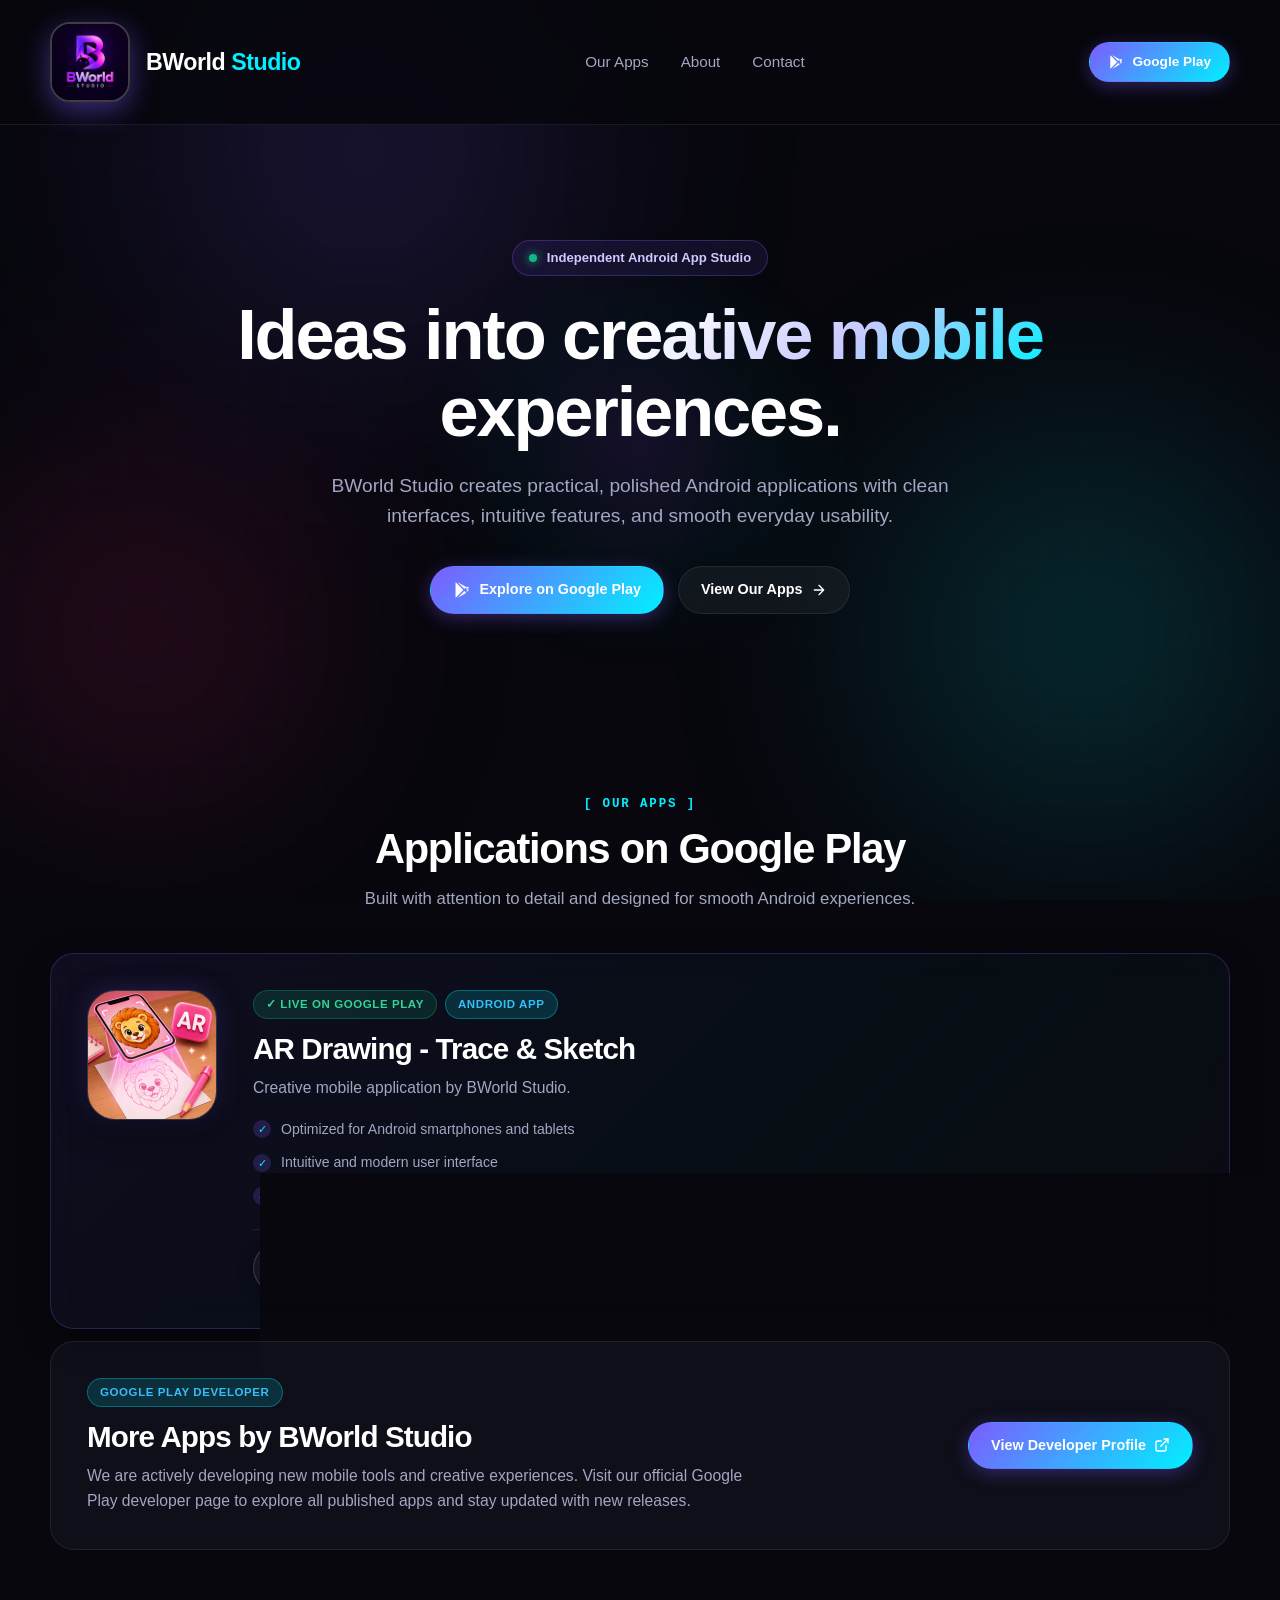
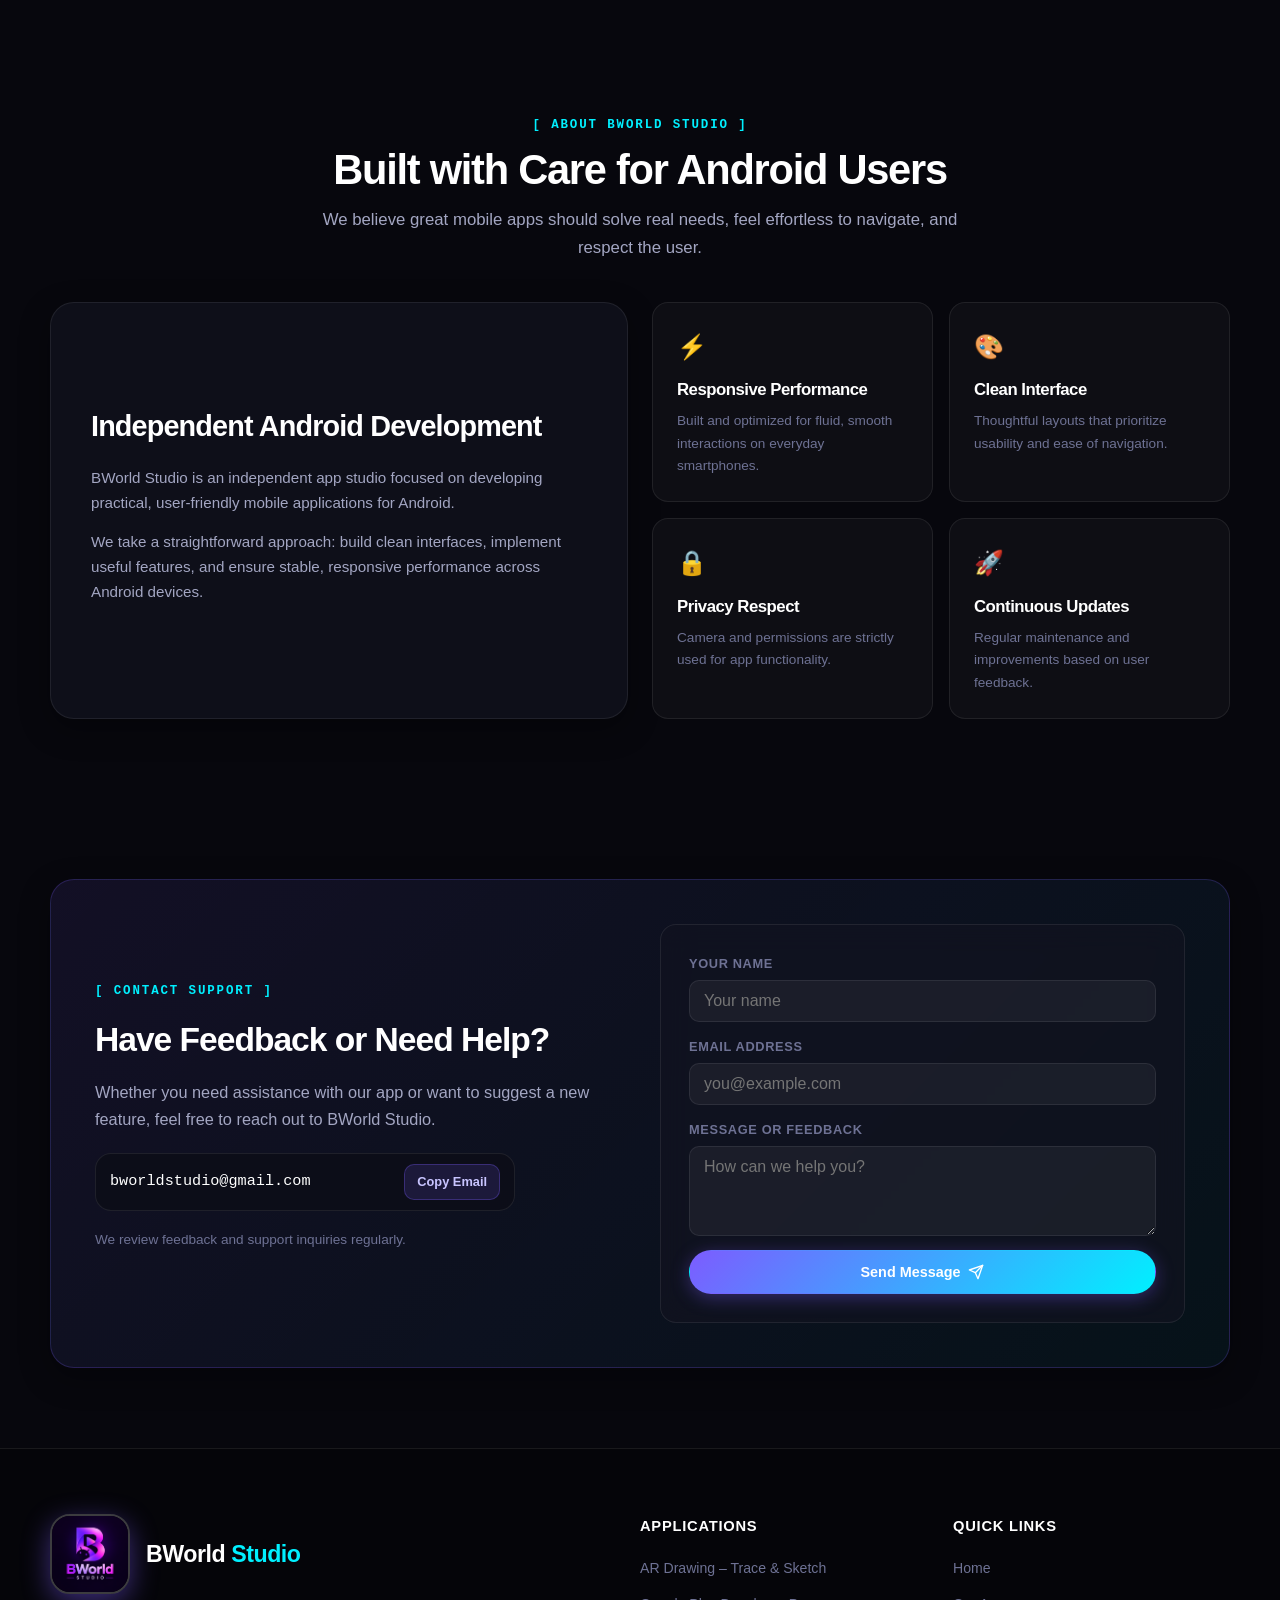
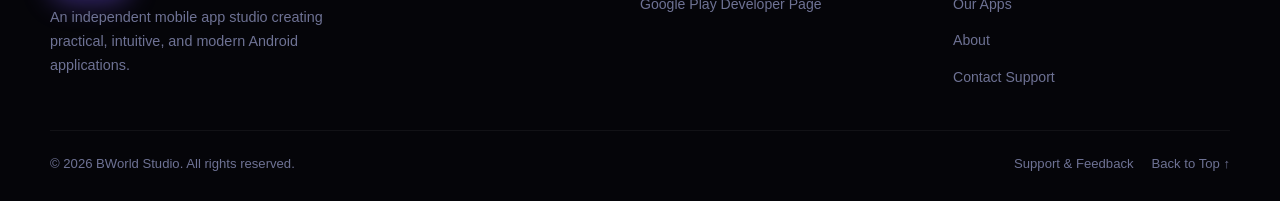
==== commit 53f42645: "Fix mobile header layout to prevent brand name and Google Play button overlap" ====
--- a/index.html
+++ b/index.html
@@ -54,14 +54,22 @@
           <li><a href="#apps" class="nav-link">Our Apps</a></li>
           <li><a href="#about" class="nav-link">About</a></li>
           <li><a href="#support" class="nav-link">Contact</a></li>
+          <li class="mobile-nav-item">
+            <a href="https://play.google.com/store/apps/developer?id=BWorld+Studio" target="_blank" rel="noopener noreferrer" class="btn btn-primary" style="width: 100%; justify-content: center;">
+              <svg width="18" height="18" viewBox="0 0 24 24" fill="currentColor" aria-hidden="true">
+                <path d="M3.609 1.814L13.792 12 3.61 22.186a2.433 2.433 0 0 1-.22-.988V2.802c0-.36.08-.698.22-.988zM15.207 13.414l2.455 2.456-11.45 6.611 8.995-9.067zm0-2.828L6.212 1.519l11.45 6.611-2.455 2.456zm1.414 1.414l3.535-2.041c1.125-.65 1.125-1.71 0-2.36L16.621 8.57l1.793 1.793a2.3 2.3 0 0 1 0 3.254l-1.793 1.793 3.535-2.041c1.125-.65 1.125-1.71 0-2.36z"/>
+              </svg>
+              <span>View on Google Play</span>
+            </a>
+          </li>
         </ul>
 
         <div class="nav-actions">
-          <a href="https://play.google.com/store/apps/developer?id=BWorld+Studio" target="_blank" rel="noopener noreferrer" class="btn btn-primary btn-sm">
+          <a href="https://play.google.com/store/apps/developer?id=BWorld+Studio" target="_blank" rel="noopener noreferrer" class="btn btn-primary btn-sm nav-play-btn" aria-label="BWorld Studio on Google Play">
             <svg width="16" height="16" viewBox="0 0 24 24" fill="currentColor" aria-hidden="true">
               <path d="M3.609 1.814L13.792 12 3.61 22.186a2.433 2.433 0 0 1-.22-.988V2.802c0-.36.08-.698.22-.988zM15.207 13.414l2.455 2.456-11.45 6.611 8.995-9.067zm0-2.828L6.212 1.519l11.45 6.611-2.455 2.456zm1.414 1.414l3.535-2.041c1.125-.65 1.125-1.71 0-2.36L16.621 8.57l1.793 1.793a2.3 2.3 0 0 1 0 3.254l-1.793 1.793 3.535-2.041c1.125-.65 1.125-1.71 0-2.36z"/>
             </svg>
-            Google Play
+            <span class="btn-play-text">Google Play</span>
           </a>
           <button class="mobile-toggle" aria-label="Toggle navigation menu" aria-controls="nav-links-menu" aria-expanded="false">
             <span></span>
--- a/assets/css/style.css
+++ b/assets/css/style.css
@@ -206,6 +206,7 @@
   display: flex;
   align-items: center;
   justify-content: space-between;
+  gap: 16px;
   padding: 22px 0;
   min-height: 112px;
 }
@@ -216,6 +217,8 @@
   align-items: center;
   gap: 16px;
   text-decoration: none;
+  min-width: 0;
+  flex-shrink: 0;
 }
 
 .brand-logo-img {
@@ -251,6 +254,10 @@
   align-items: center;
   gap: 32px;
   list-style: none;
+}
+
+.mobile-nav-item {
+  display: none;
 }
 
 .nav-link {
@@ -286,6 +293,7 @@
   display: flex;
   align-items: center;
   gap: 12px;
+  flex-shrink: 0;
 }
 
 /* Mobile Drawer Toggle */
@@ -922,27 +930,32 @@
   }
 }
 
-/* Mobile Devices (max-width: 768px) */
+/* Mobile Devices & Tablets (max-width: 768px) */
 @media (max-width: 768px) {
   .nav-container {
     width: calc(100% - 32px);
-    padding: 14px 0;
-    min-height: 96px;
+    padding: 12px 0;
+    min-height: 90px;
+    gap: 12px;
+  }
+
+  .brand {
+    gap: 12px;
   }
 
   .brand-logo-img {
-    width: 68px;
-    height: 68px;
-    border-radius: 17px;
+    width: 62px;
+    height: 62px;
+    border-radius: 16px;
   }
 
   .brand-name {
-    font-size: 1.3rem;
+    font-size: 1.25rem;
   }
 
   .nav-links {
     position: fixed;
-    top: 98px;
+    top: 92px;
     left: 12px;
     right: 12px;
     background: rgba(10, 11, 19, 0.98);
@@ -966,6 +979,14 @@
     pointer-events: all;
   }
 
+  .mobile-nav-item {
+    display: block;
+    margin-top: 8px;
+    padding-top: 14px;
+    border-top: 1px solid var(--border-subtle);
+    width: 100%;
+  }
+
   .mobile-toggle {
     display: block;
   }
@@ -998,26 +1019,51 @@
   }
 }
 
-/* Small Screens (max-width: 480px) */
-@media (max-width: 480px) {
+/* Mobile Phones (max-width: 580px) */
+@media (max-width: 580px) {
   .nav-container {
     width: calc(100% - 24px);
     padding: 10px 0;
-    min-height: 84px;
+    min-height: 80px;
+    gap: 8px;
+  }
+
+  .brand {
+    gap: 10px;
+  }
+
+  .brand-logo-img {
+    width: 48px;
+    height: 48px;
+    border-radius: 12px;
   }
 
   .brand-name {
-    font-size: 1.15rem;
-  }
-
-  .brand-logo-img {
-    width: 56px;
-    height: 56px;
-    border-radius: 14px;
+    font-size: 1.1rem;
+  }
+
+  /* Compact Google Play Icon Button on Phones — Prevents Overlap */
+  .nav-actions {
+    gap: 8px;
+  }
+
+  .nav-play-btn {
+    padding: 8px 10px;
+    min-height: 38px;
+    border-radius: 10px;
+  }
+
+  .nav-play-btn .btn-play-text {
+    display: none;
+  }
+
+  .nav-play-btn svg {
+    width: 18px;
+    height: 18px;
   }
 
   .nav-links {
-    top: 86px;
+    top: 82px;
   }
 
   .container {
@@ -1051,3 +1097,21 @@
     align-items: flex-start;
   }
 }
+
+/* Extra Small Phones (max-width: 360px) */
+@media (max-width: 360px) {
+  .nav-container {
+    width: calc(100% - 16px);
+    gap: 6px;
+  }
+
+  .brand-logo-img {
+    width: 42px;
+    height: 42px;
+    border-radius: 10px;
+  }
+
+  .brand-name {
+    font-size: 0.98rem;
+  }
+}
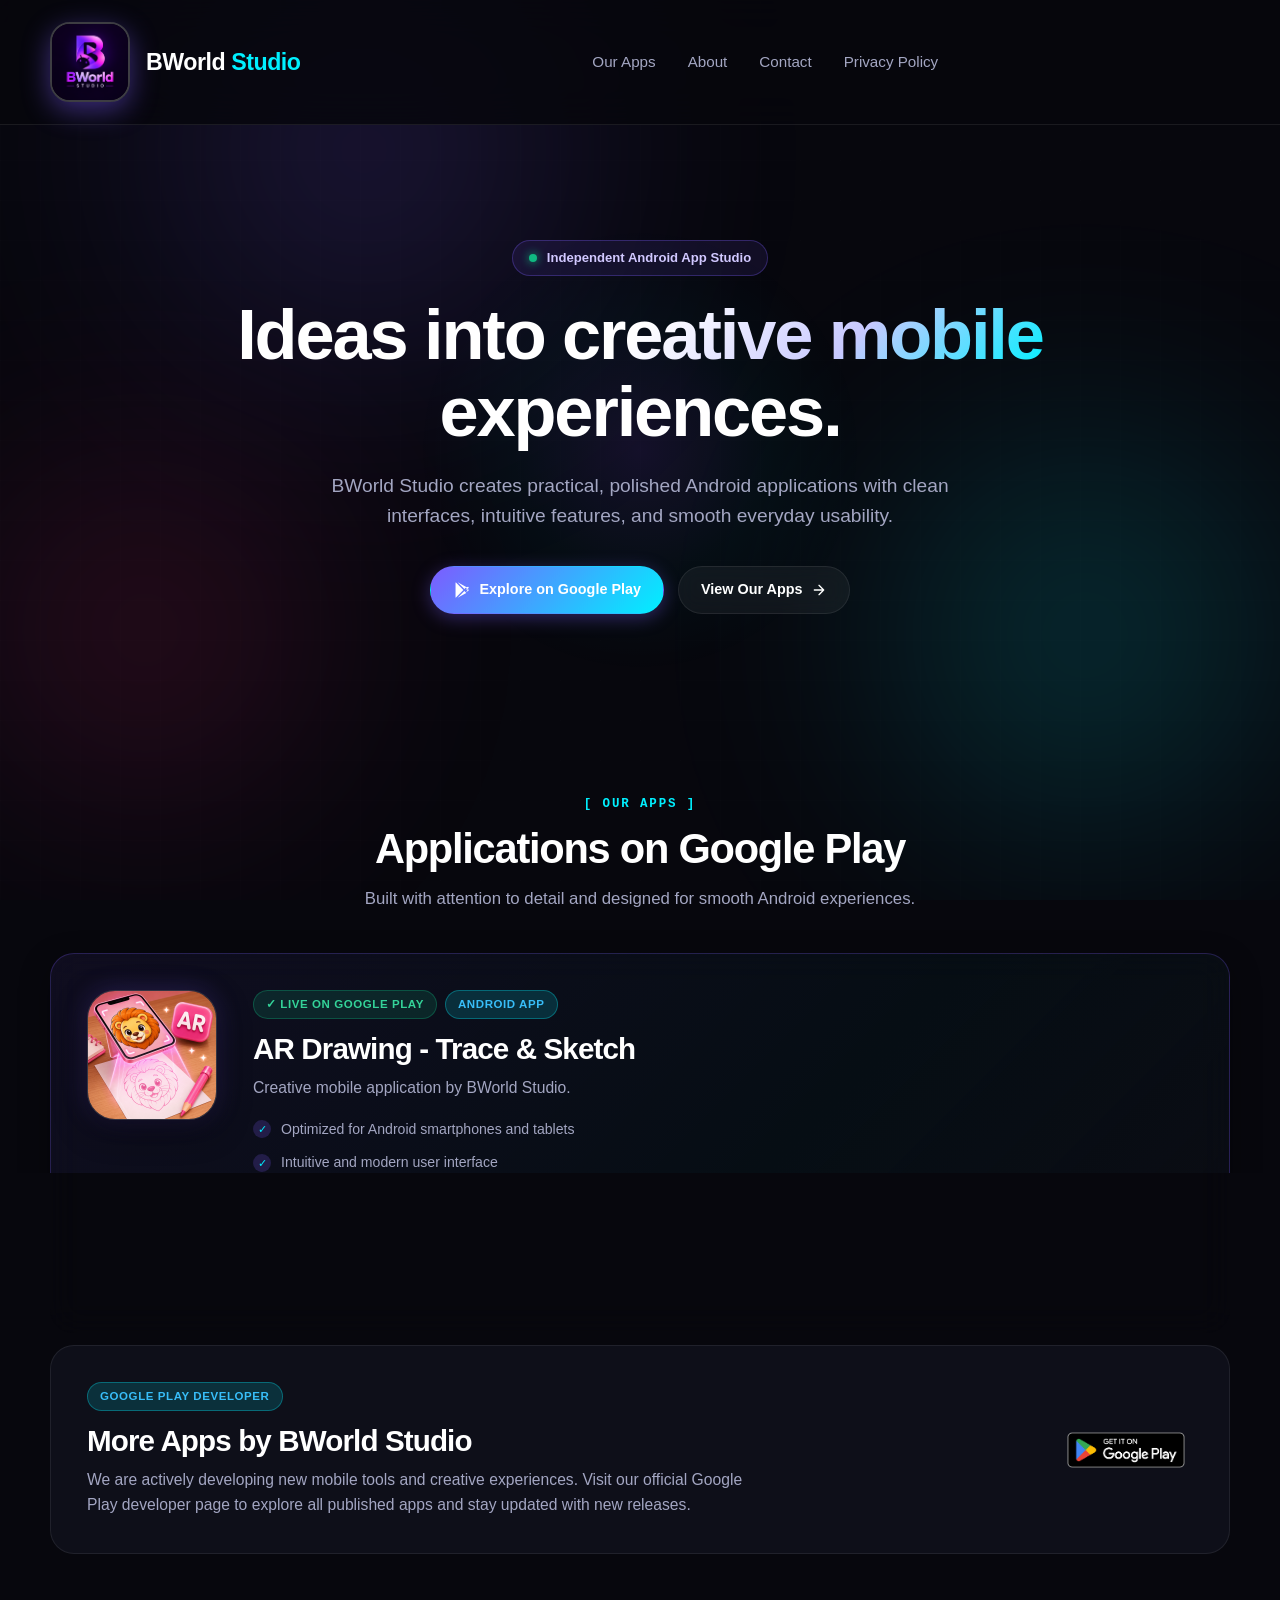
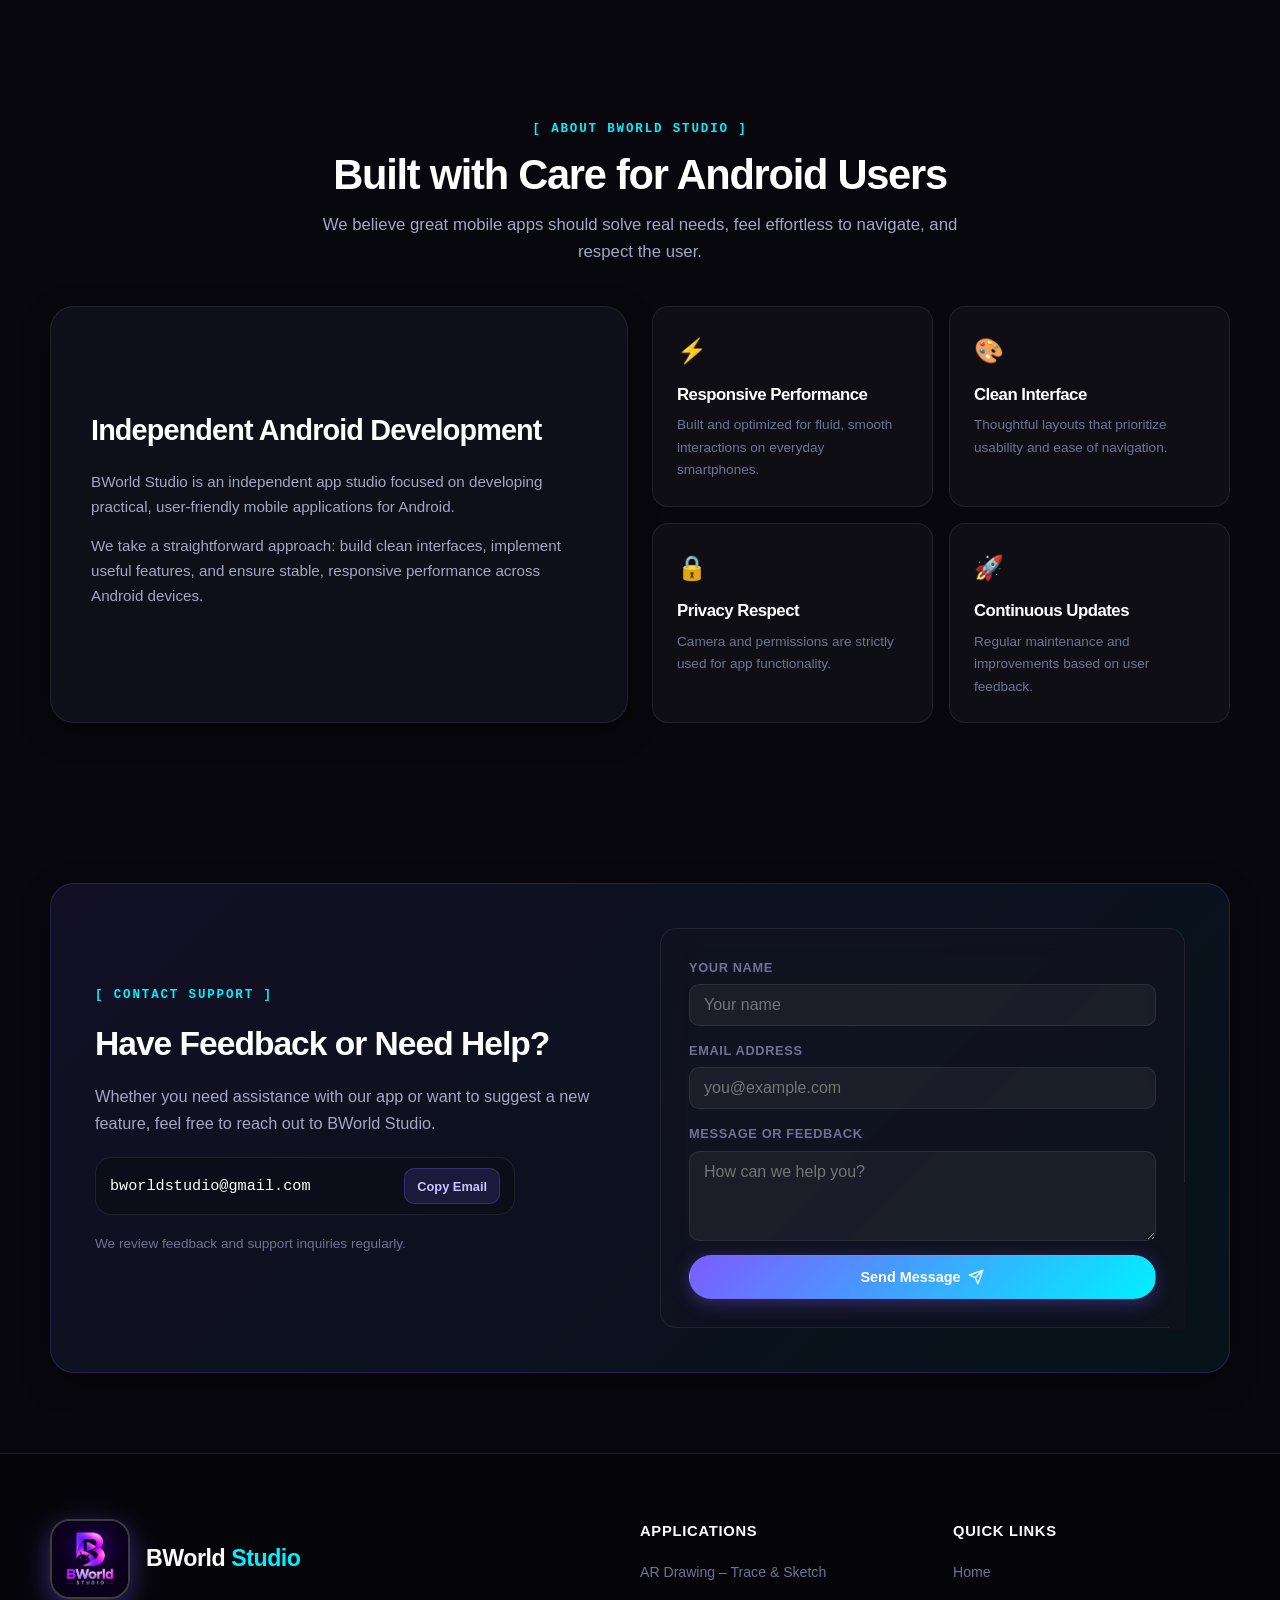
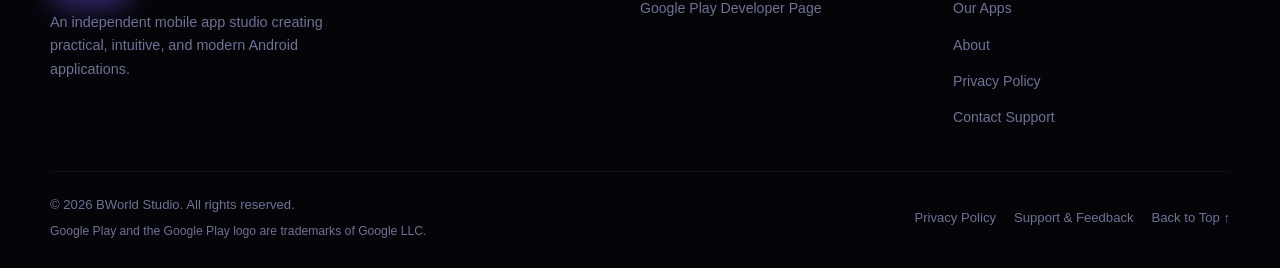
==== commit d935c069: "Comply with Google Play brand policy: remove header button, integrate official Google Play badge, ad" ====
--- a/index.html
+++ b/index.html
@@ -54,23 +54,15 @@
           <li><a href="#apps" class="nav-link">Our Apps</a></li>
           <li><a href="#about" class="nav-link">About</a></li>
           <li><a href="#support" class="nav-link">Contact</a></li>
+          <li><a href="privacy.html" class="nav-link">Privacy Policy</a></li>
           <li class="mobile-nav-item">
-            <a href="https://play.google.com/store/apps/developer?id=BWorld+Studio" target="_blank" rel="noopener noreferrer" class="btn btn-primary" style="width: 100%; justify-content: center;">
-              <svg width="18" height="18" viewBox="0 0 24 24" fill="currentColor" aria-hidden="true">
-                <path d="M3.609 1.814L13.792 12 3.61 22.186a2.433 2.433 0 0 1-.22-.988V2.802c0-.36.08-.698.22-.988zM15.207 13.414l2.455 2.456-11.45 6.611 8.995-9.067zm0-2.828L6.212 1.519l11.45 6.611-2.455 2.456zm1.414 1.414l3.535-2.041c1.125-.65 1.125-1.71 0-2.36L16.621 8.57l1.793 1.793a2.3 2.3 0 0 1 0 3.254l-1.793 1.793 3.535-2.041c1.125-.65 1.125-1.71 0-2.36z"/>
-              </svg>
-              <span>View on Google Play</span>
+            <a href="https://play.google.com/store/apps/developer?id=BWorld+Studio" target="_blank" rel="noopener noreferrer" class="play-badge-link" aria-label="Explore BWorld Studio on Google Play" style="display:flex; justify-content:center; width:100%;">
+              <img src="assets/images/google-play-badge.png" alt="Get it on Google Play" height="46" style="height:46px; width:auto;">
             </a>
           </li>
         </ul>
 
         <div class="nav-actions">
-          <a href="https://play.google.com/store/apps/developer?id=BWorld+Studio" target="_blank" rel="noopener noreferrer" class="btn btn-primary btn-sm nav-play-btn" aria-label="BWorld Studio on Google Play">
-            <svg width="16" height="16" viewBox="0 0 24 24" fill="currentColor" aria-hidden="true">
-              <path d="M3.609 1.814L13.792 12 3.61 22.186a2.433 2.433 0 0 1-.22-.988V2.802c0-.36.08-.698.22-.988zM15.207 13.414l2.455 2.456-11.45 6.611 8.995-9.067zm0-2.828L6.212 1.519l11.45 6.611-2.455 2.456zm1.414 1.414l3.535-2.041c1.125-.65 1.125-1.71 0-2.36L16.621 8.57l1.793 1.793a2.3 2.3 0 0 1 0 3.254l-1.793 1.793 3.535-2.041c1.125-.65 1.125-1.71 0-2.36z"/>
-            </svg>
-            <span class="btn-play-text">Google Play</span>
-          </a>
           <button class="mobile-toggle" aria-label="Toggle navigation menu" aria-controls="nav-links-menu" aria-expanded="false">
             <span></span>
             <span></span>
@@ -167,9 +159,8 @@
             </ul>
 
             <div class="card-footer">
-              <a href="https://play.google.com/store/apps/details?id=com.ardrawing.trace.sketch" target="_blank" rel="noopener noreferrer" class="btn btn-play">
-                <svg viewBox="0 0 24 24" fill="currentColor" width="18" height="18"><path d="M3.609 1.814L13.792 12 3.61 22.186a2.433 2.433 0 0 1-.22-.988V2.802c0-.36.08-.698.22-.988zM15.207 13.414l2.455 2.456-11.45 6.611 8.995-9.067zm0-2.828L6.212 1.519l11.45 6.611-2.455 2.456zm1.414 1.414l3.535-2.041c1.125-.65 1.125-1.71 0-2.36L16.621 8.57l1.793 1.793a2.3 2.3 0 0 1 0 3.254l-1.793 1.793 3.535-2.041c1.125-.65 1.125-1.71 0-2.36z"/></svg>
-                <span>Download on Google Play</span>
+              <a href="https://play.google.com/store/apps/details?id=com.ardrawing.trace.sketch" target="_blank" rel="noopener noreferrer" class="play-badge-link" aria-label="Get AR Drawing on Google Play">
+                <img src="assets/images/google-play-badge.png" alt="Get it on Google Play" height="52" style="height: 52px; width: auto;">
               </a>
             </div>
           </div>
@@ -187,9 +178,8 @@
             We are actively developing new mobile tools and creative experiences. Visit our official Google Play developer page to explore all published apps and stay updated with new releases.
           </p>
         </div>
-        <a href="https://play.google.com/store/apps/developer?id=BWorld+Studio" target="_blank" rel="noopener noreferrer" class="btn btn-primary" style="flex-shrink: 0;">
-          <span>View Developer Profile</span>
-          <svg width="16" height="16" viewBox="0 0 24 24" fill="none" stroke="currentColor" stroke-width="2" stroke-linecap="round" stroke-linejoin="round"><path d="M18 13v6a2 2 0 0 1-2 2H5a2 2 0 0 1-2-2V8a2 2 0 0 1 2-2h6"></path><polyline points="15 3 21 3 21 9"></polyline><line x1="10" y1="14" x2="21" y2="3"></line></svg>
+        <a href="https://play.google.com/store/apps/developer?id=BWorld+Studio" target="_blank" rel="noopener noreferrer" class="play-badge-link" aria-label="Explore BWorld Studio on Google Play" style="flex-shrink: 0;">
+          <img src="assets/images/google-play-badge.png" alt="Get it on Google Play" height="52" style="height: 52px; width: auto;">
         </a>
       </article>
     </section>
@@ -317,14 +307,21 @@
             <li><a href="#hero">Home</a></li>
             <li><a href="#apps">Our Apps</a></li>
             <li><a href="#about">About</a></li>
+            <li><a href="privacy.html">Privacy Policy</a></li>
             <li><a href="#support">Contact Support</a></li>
           </ul>
         </div>
       </div>
 
       <div class="footer-bottom">
-        <div>© 2026 BWorld Studio. All rights reserved.</div>
+        <div>
+          <div>© 2026 BWorld Studio. All rights reserved.</div>
+          <div style="font-size: 0.76rem; color: var(--text-muted); margin-top: 6px;">
+            Google Play and the Google Play logo are trademarks of Google LLC.
+          </div>
+        </div>
         <div class="footer-legal-links">
+          <a href="privacy.html">Privacy Policy</a>
           <a href="#support">Support & Feedback</a>
           <a href="#">Back to Top ↑</a>
         </div>
--- a/assets/css/style.css
+++ b/assets/css/style.css
@@ -369,6 +369,28 @@
   border-color: var(--accent-secondary);
   box-shadow: 0 6px 20px rgba(0, 240, 255, 0.25);
   transform: translateY(-2px);
+}
+
+/* Official Google Play Badge Container */
+.play-badge-link {
+  display: inline-flex;
+  align-items: center;
+  transition: transform 0.25s ease, filter 0.25s ease, opacity 0.25s ease;
+  border-radius: 8px;
+  line-height: 0;
+  text-decoration: none;
+}
+
+.play-badge-link:hover {
+  transform: translateY(-2px);
+  filter: drop-shadow(0 6px 20px rgba(0, 240, 255, 0.35));
+}
+
+.play-badge-link img {
+  display: block;
+  height: 52px;
+  width: auto;
+  border-radius: 8px;
 }
 
 .btn-sm {
@@ -1033,33 +1055,21 @@
   }
 
   .brand-logo-img {
-    width: 48px;
-    height: 48px;
+    width: 50px;
+    height: 50px;
     border-radius: 12px;
   }
 
   .brand-name {
-    font-size: 1.1rem;
-  }
-
-  /* Compact Google Play Icon Button on Phones — Prevents Overlap */
+    font-size: 1.15rem;
+  }
+
   .nav-actions {
     gap: 8px;
   }
 
-  .nav-play-btn {
-    padding: 8px 10px;
-    min-height: 38px;
-    border-radius: 10px;
-  }
-
-  .nav-play-btn .btn-play-text {
-    display: none;
-  }
-
-  .nav-play-btn svg {
-    width: 18px;
-    height: 18px;
+  .play-badge-link img {
+    height: 46px;
   }
 
   .nav-links {
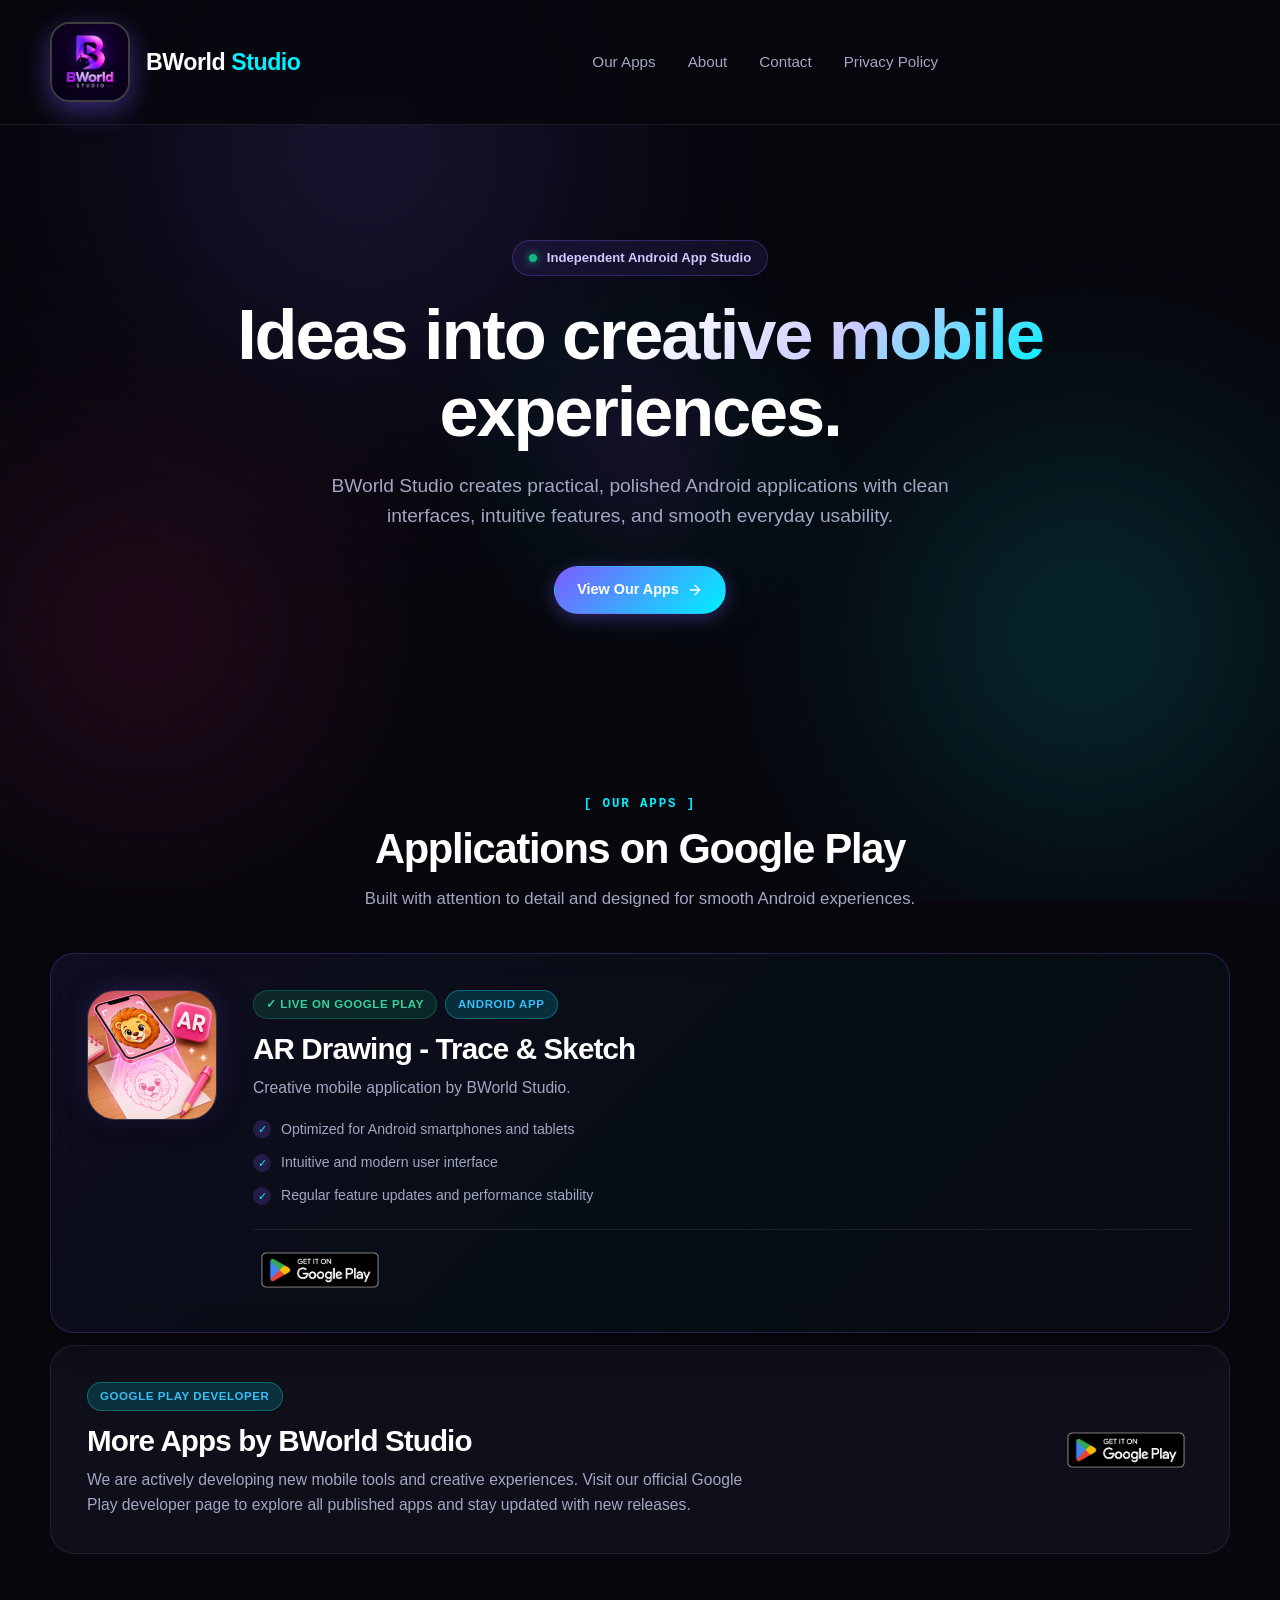
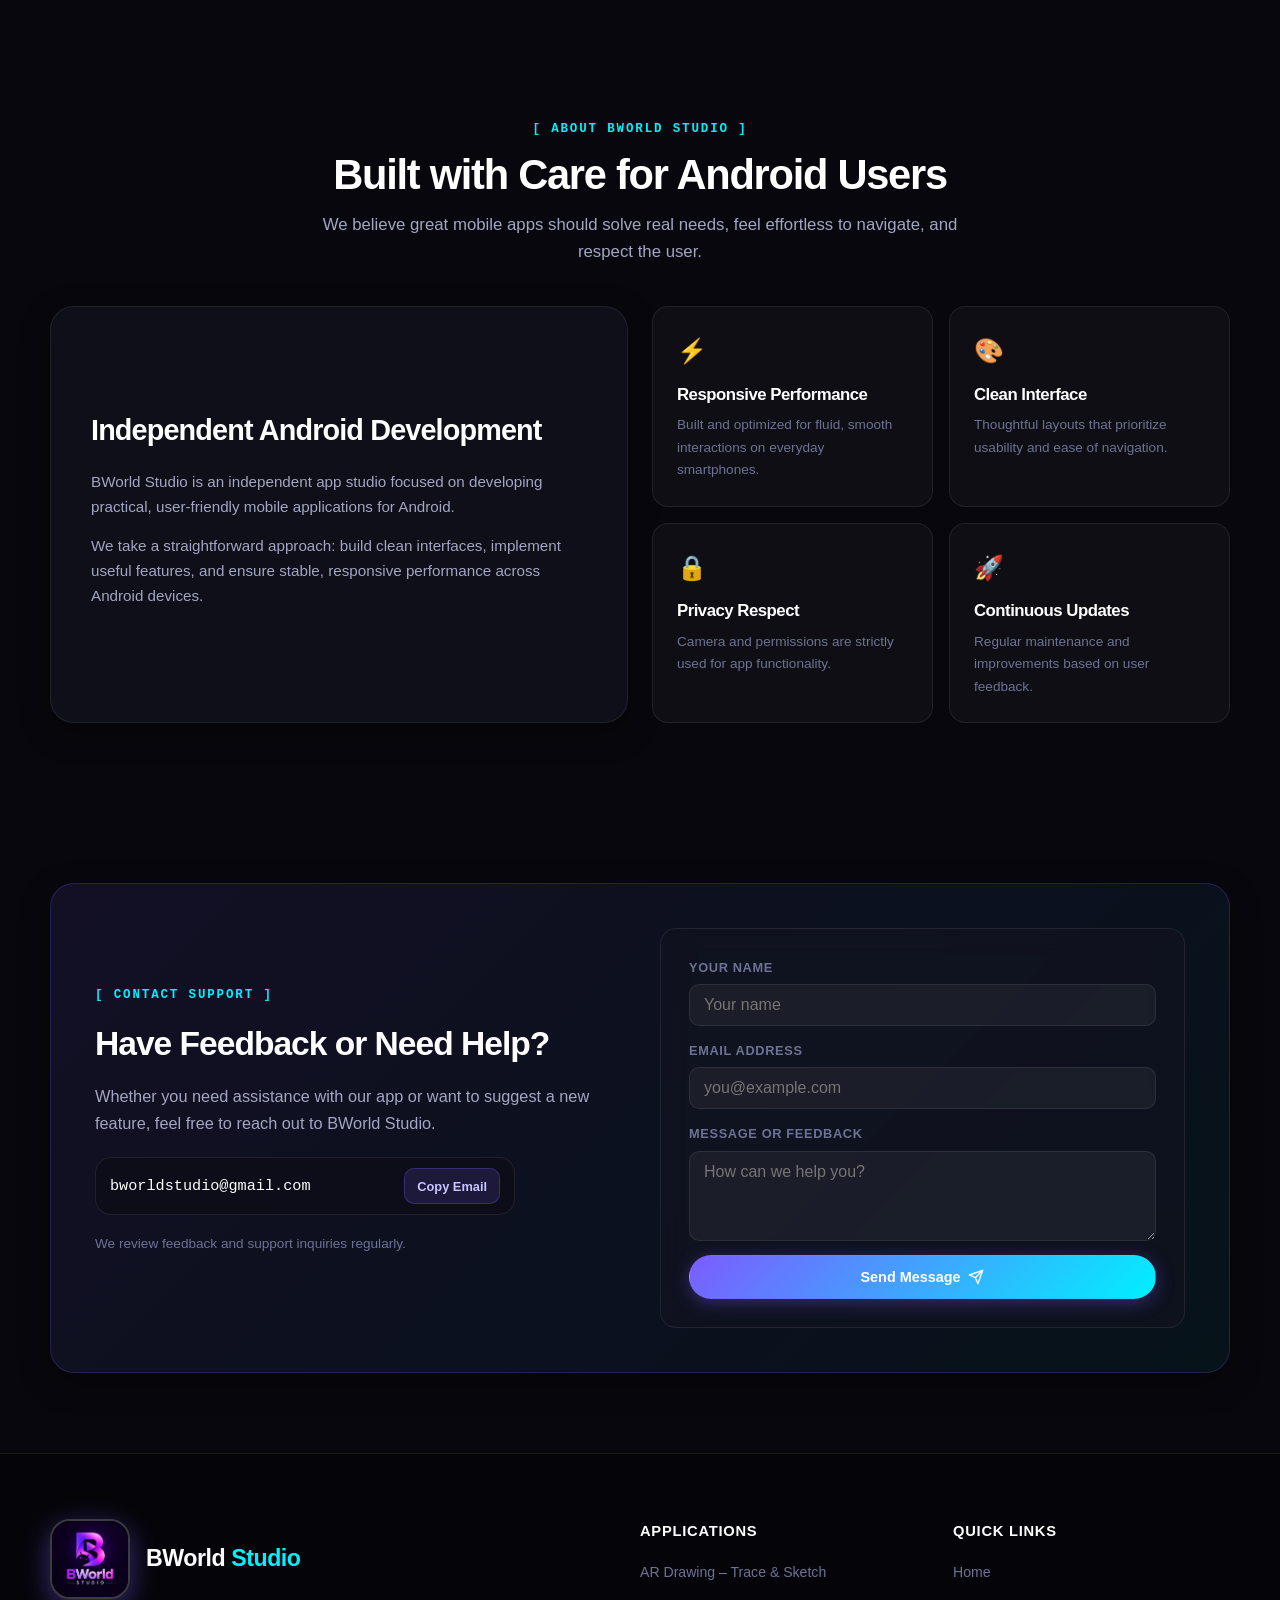
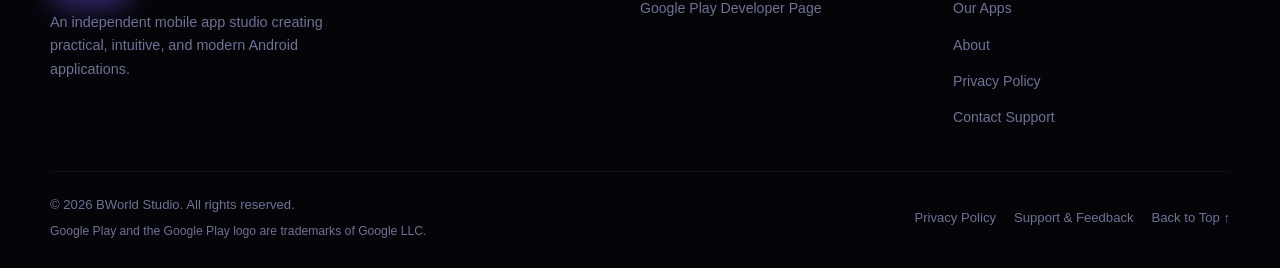
==== commit 04c1e201: "Remove Explore on Google Play hero button and update to General Privacy Policy for all BWorld Studio" ====
--- a/index.html
+++ b/index.html
@@ -90,11 +90,7 @@
       </p>
 
       <div class="hero-cta-group">
-        <a href="https://play.google.com/store/apps/developer?id=BWorld+Studio" target="_blank" rel="noopener noreferrer" class="btn btn-primary">
-          <svg width="18" height="18" viewBox="0 0 24 24" fill="currentColor"><path d="M3.609 1.814L13.792 12 3.61 22.186a2.433 2.433 0 0 1-.22-.988V2.802c0-.36.08-.698.22-.988zM15.207 13.414l2.455 2.456-11.45 6.611 8.995-9.067zm0-2.828L6.212 1.519l11.45 6.611-2.455 2.456zm1.414 1.414l3.535-2.041c1.125-.65 1.125-1.71 0-2.36L16.621 8.57l1.793 1.793a2.3 2.3 0 0 1 0 3.254l-1.793 1.793 3.535-2.041c1.125-.65 1.125-1.71 0-2.36z"/></svg>
-          <span>Explore on Google Play</span>
-        </a>
-        <a href="#apps" class="btn btn-secondary">
+        <a href="#apps" class="btn btn-primary">
           <span>View Our Apps</span>
           <svg width="16" height="16" viewBox="0 0 24 24" fill="none" stroke="currentColor" stroke-width="2" stroke-linecap="round" stroke-linejoin="round" aria-hidden="true"><path d="M5 12h14M12 5l7 7-7 7"/></svg>
         </a>
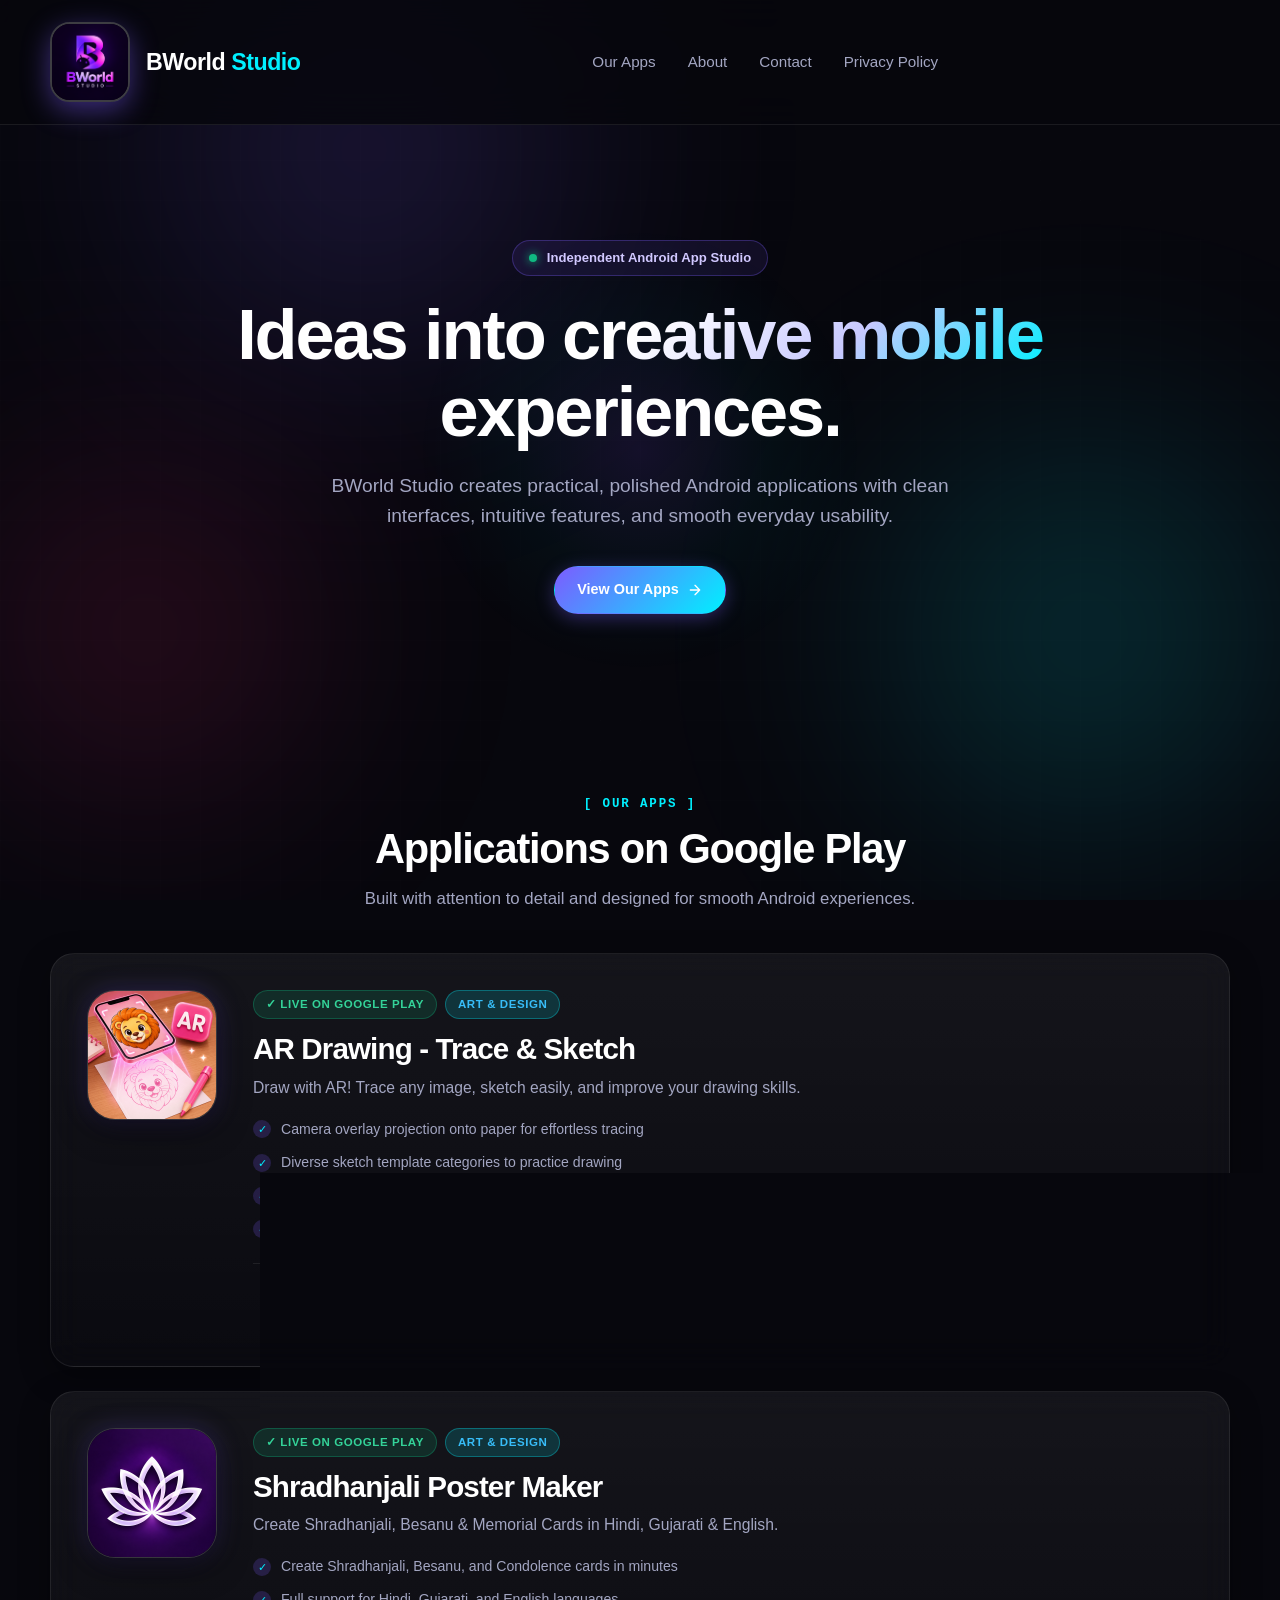
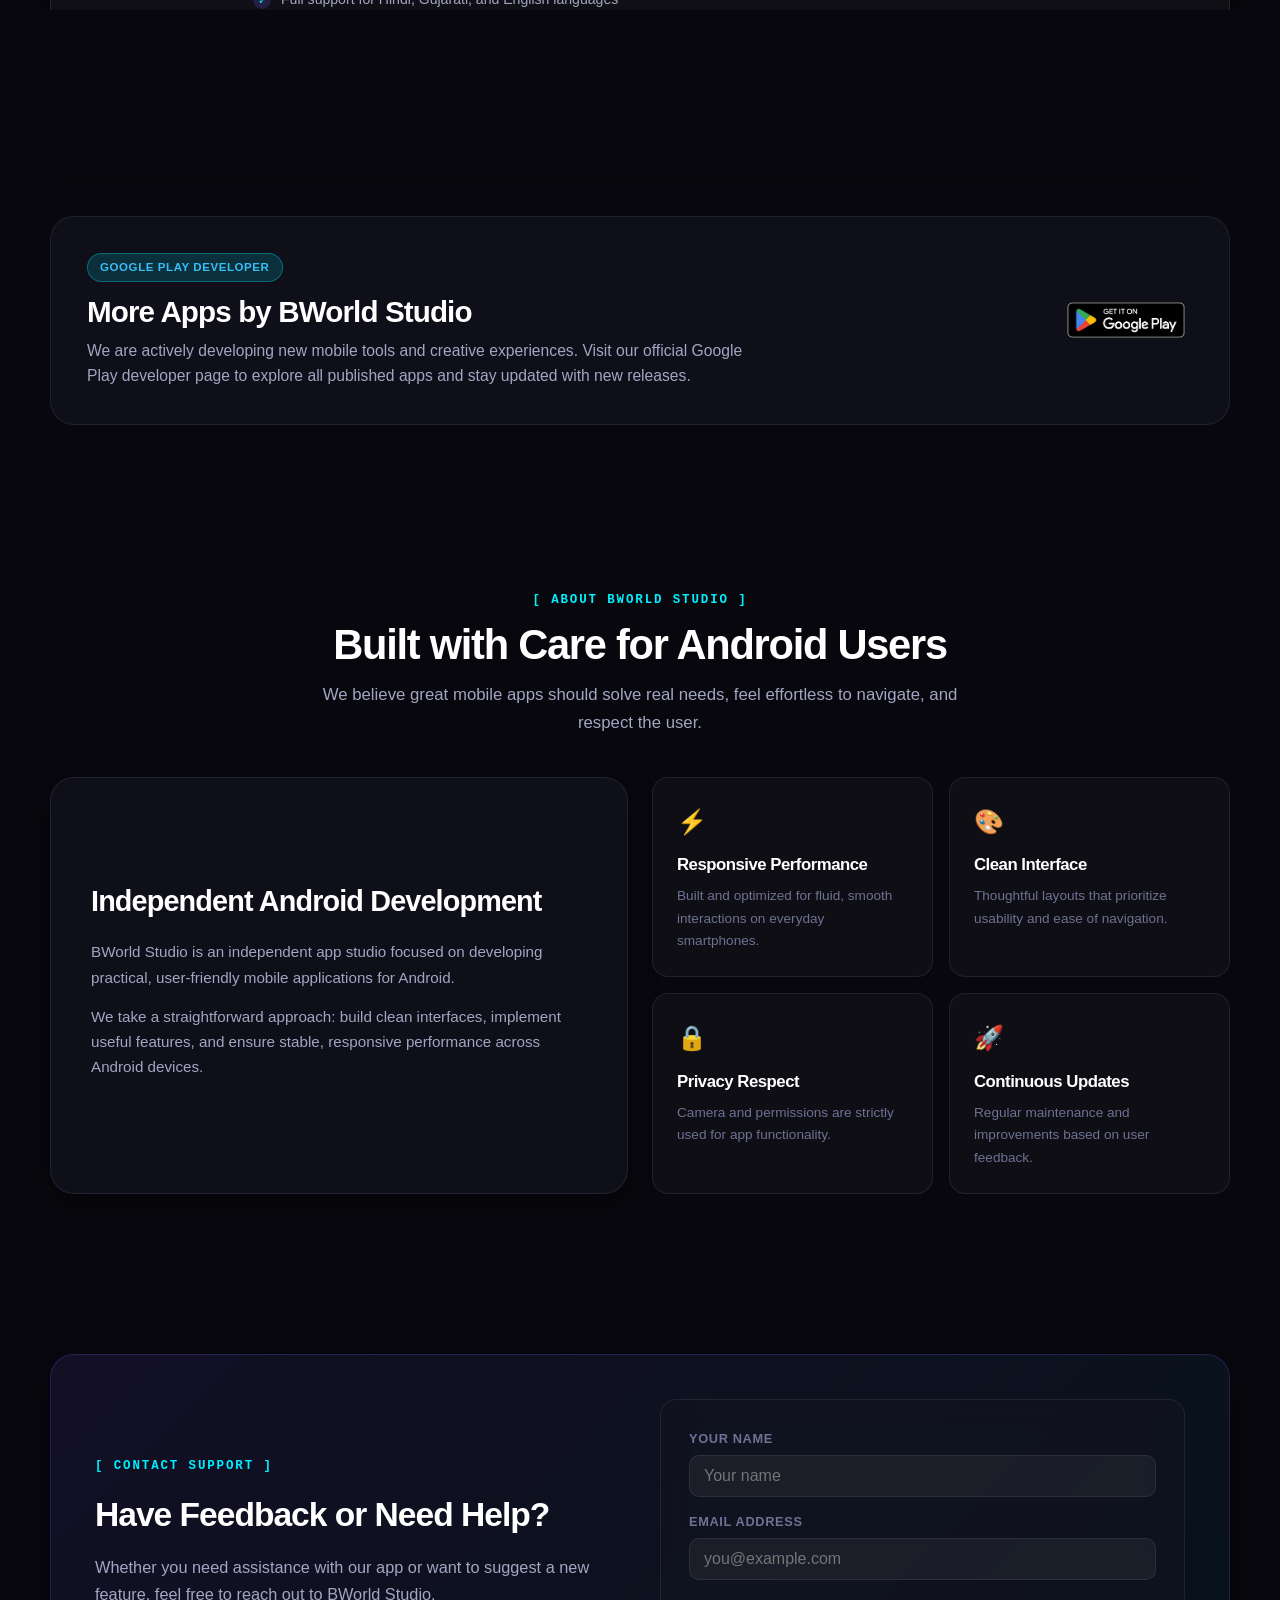
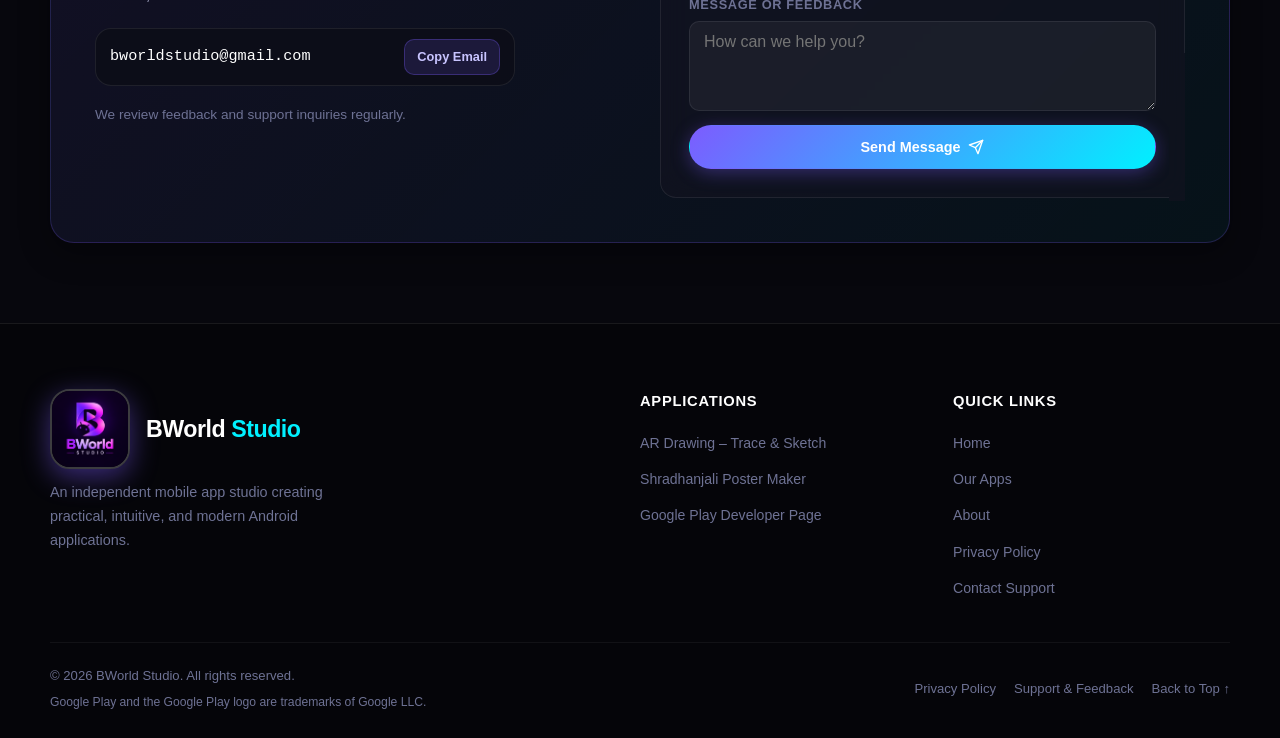
==== commit cb9a1148: "Auto-discover all live apps and display Shradhanjali Poster Maker on site" ====
--- a/index.html
+++ b/index.html
@@ -109,8 +109,8 @@
 
       <!-- Dynamic App Container (Automatically Populated from data/apps.json) -->
       <div id="apps-container" class="apps-grid">
-        <!-- Pre-rendered Real App Card for Instant Paint & SEO -->
-        <article class="app-card flagship">
+        <!-- Pre-rendered Real App Cards for Instant Paint & SEO -->
+        <article class="app-card">
           <div class="app-card-media">
             <img 
               src="assets/images/com_ardrawing_trace_sketch_icon.png" 
@@ -156,6 +156,58 @@
 
             <div class="card-footer">
               <a href="https://play.google.com/store/apps/details?id=com.ardrawing.trace.sketch" target="_blank" rel="noopener noreferrer" class="play-badge-link" aria-label="Get AR Drawing on Google Play">
+                <img src="assets/images/google-play-badge.png" alt="Get it on Google Play" height="52" style="height: 52px; width: auto;">
+              </a>
+            </div>
+          </div>
+        </article>
+
+        <article class="app-card">
+          <div class="app-card-media">
+            <img 
+              src="assets/images/com_shradhanjali_memorialpostermaker_icon.png" 
+              alt="Shradhanjali Poster Maker Official Icon" 
+              class="app-real-icon" 
+              width="130" 
+              height="130" 
+              loading="lazy"
+            />
+          </div>
+
+          <div class="app-card-content">
+            <div class="card-top">
+              <div class="card-badges">
+                <span class="badge-pill badge-live">✓ Live on Google Play</span>
+                <span class="badge-pill badge-upcoming">Art & Design</span>
+              </div>
+            </div>
+
+            <h3 class="card-title">Shradhanjali Poster Maker</h3>
+            <p class="card-tagline">
+              Create Shradhanjali, Besanu & Memorial Cards in Hindi, Gujarati & English.
+            </p>
+
+            <ul class="card-features">
+              <li>
+                <span class="feature-check">✓</span>
+                <span>Create Shradhanjali, Besanu, and Condolence cards in minutes</span>
+              </li>
+              <li>
+                <span class="feature-check">✓</span>
+                <span>Full support for Hindi, Gujarati, and English languages</span>
+              </li>
+              <li>
+                <span class="feature-check">✓</span>
+                <span>Custom photo cropping shapes: Circle, Oval, Square, and Borders</span>
+              </li>
+              <li>
+                <span class="feature-check">✓</span>
+                <span>Export and share directly in high-resolution JPG or PDF format</span>
+              </li>
+            </ul>
+
+            <div class="card-footer">
+              <a href="https://play.google.com/store/apps/details?id=com.shradhanjali.memorialpostermaker" target="_blank" rel="noopener noreferrer" class="play-badge-link" aria-label="Get Shradhanjali Poster Maker on Google Play">
                 <img src="assets/images/google-play-badge.png" alt="Get it on Google Play" height="52" style="height: 52px; width: auto;">
               </a>
             </div>
@@ -293,6 +345,7 @@
           <h5>Applications</h5>
           <ul class="footer-links">
             <li><a href="https://play.google.com/store/apps/details?id=com.ardrawing.trace.sketch" target="_blank" rel="noopener noreferrer">AR Drawing – Trace & Sketch</a></li>
+            <li><a href="https://play.google.com/store/apps/details?id=com.shradhanjali.memorialpostermaker" target="_blank" rel="noopener noreferrer">Shradhanjali Poster Maker</a></li>
             <li><a href="https://play.google.com/store/apps/developer?id=BWorld+Studio" target="_blank" rel="noopener noreferrer">Google Play Developer Page</a></li>
           </ul>
         </div>
--- a/assets/css/style.css
+++ b/assets/css/style.css
@@ -505,6 +505,10 @@
 }
 
 .app-card {
+  display: grid;
+  grid-template-columns: auto 1fr;
+  gap: clamp(20px, 3.5vw, 36px);
+  align-items: start;
   background: var(--grad-card);
   border: 1px solid var(--border-subtle);
   border-radius: var(--radius-lg);
@@ -1013,6 +1017,7 @@
     display: block;
   }
 
+  .app-card,
   .app-card.flagship {
     grid-template-columns: 1fr;
     gap: 18px;
